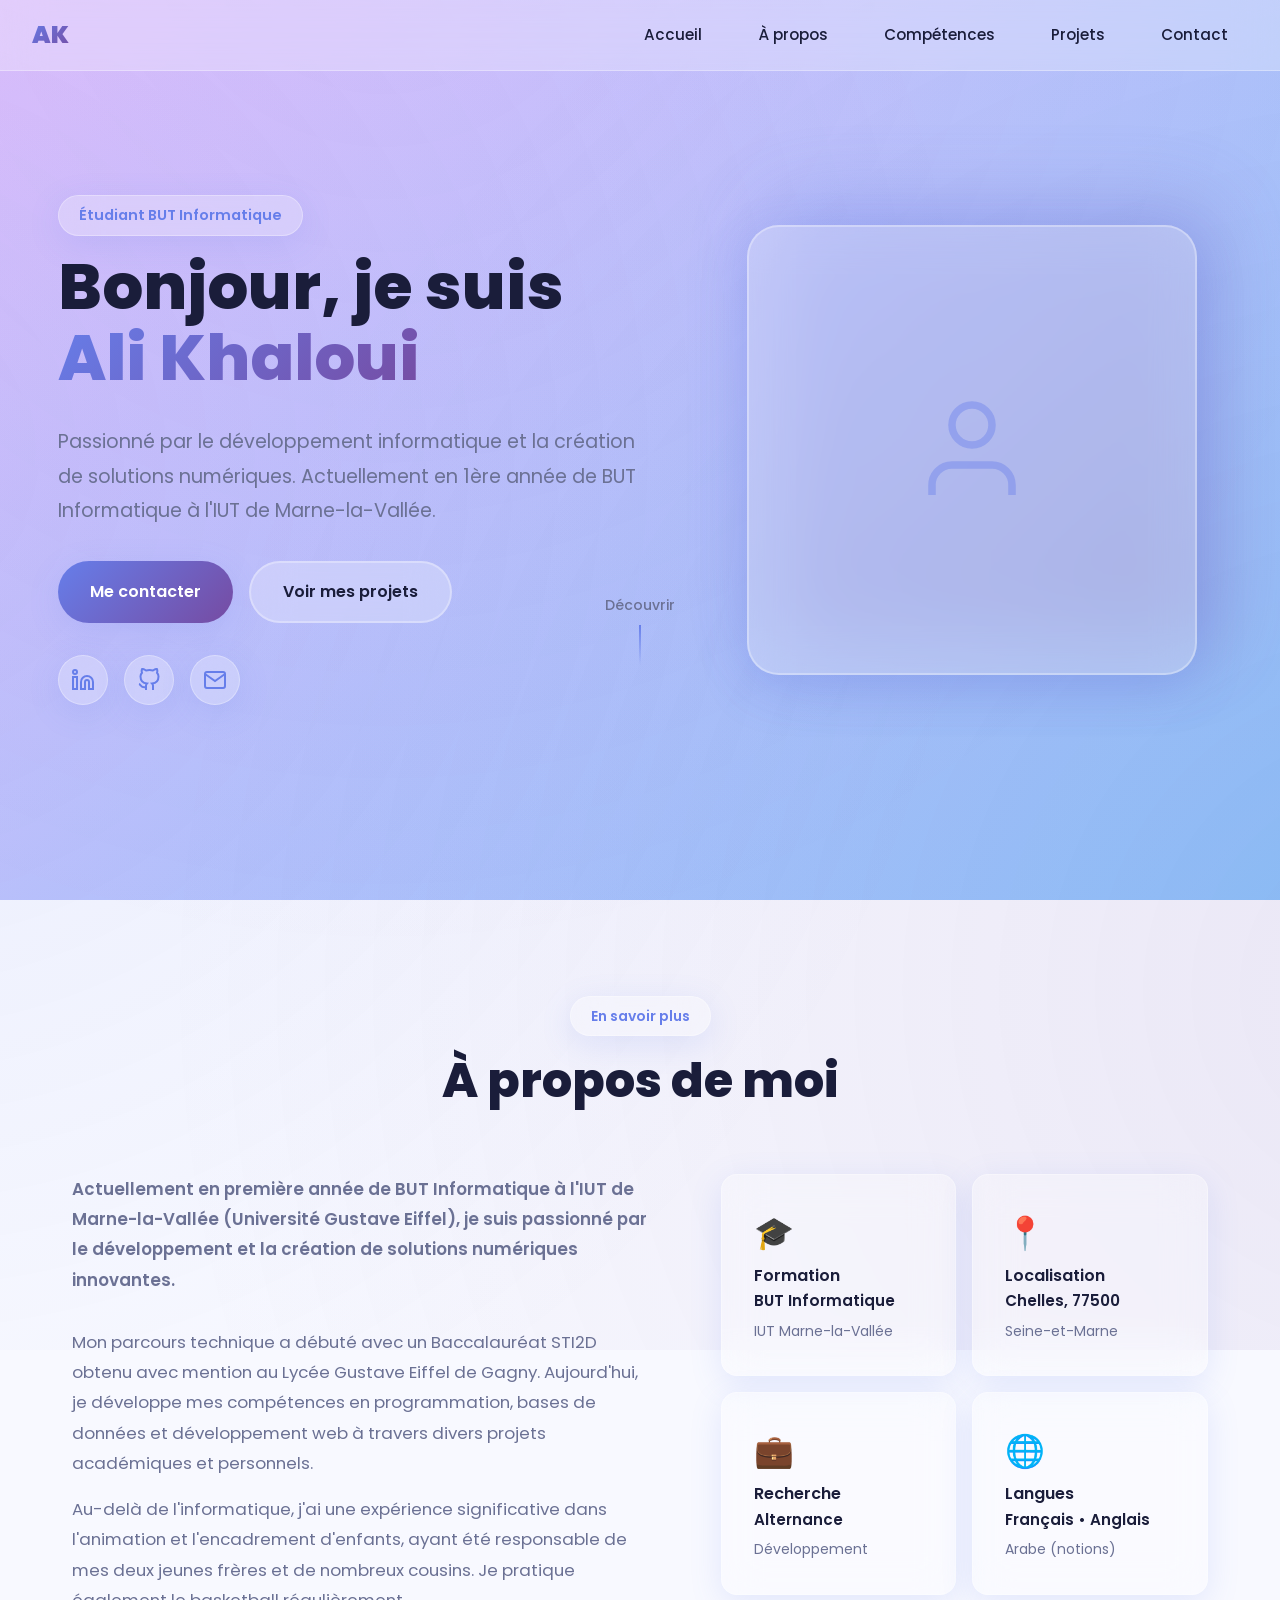
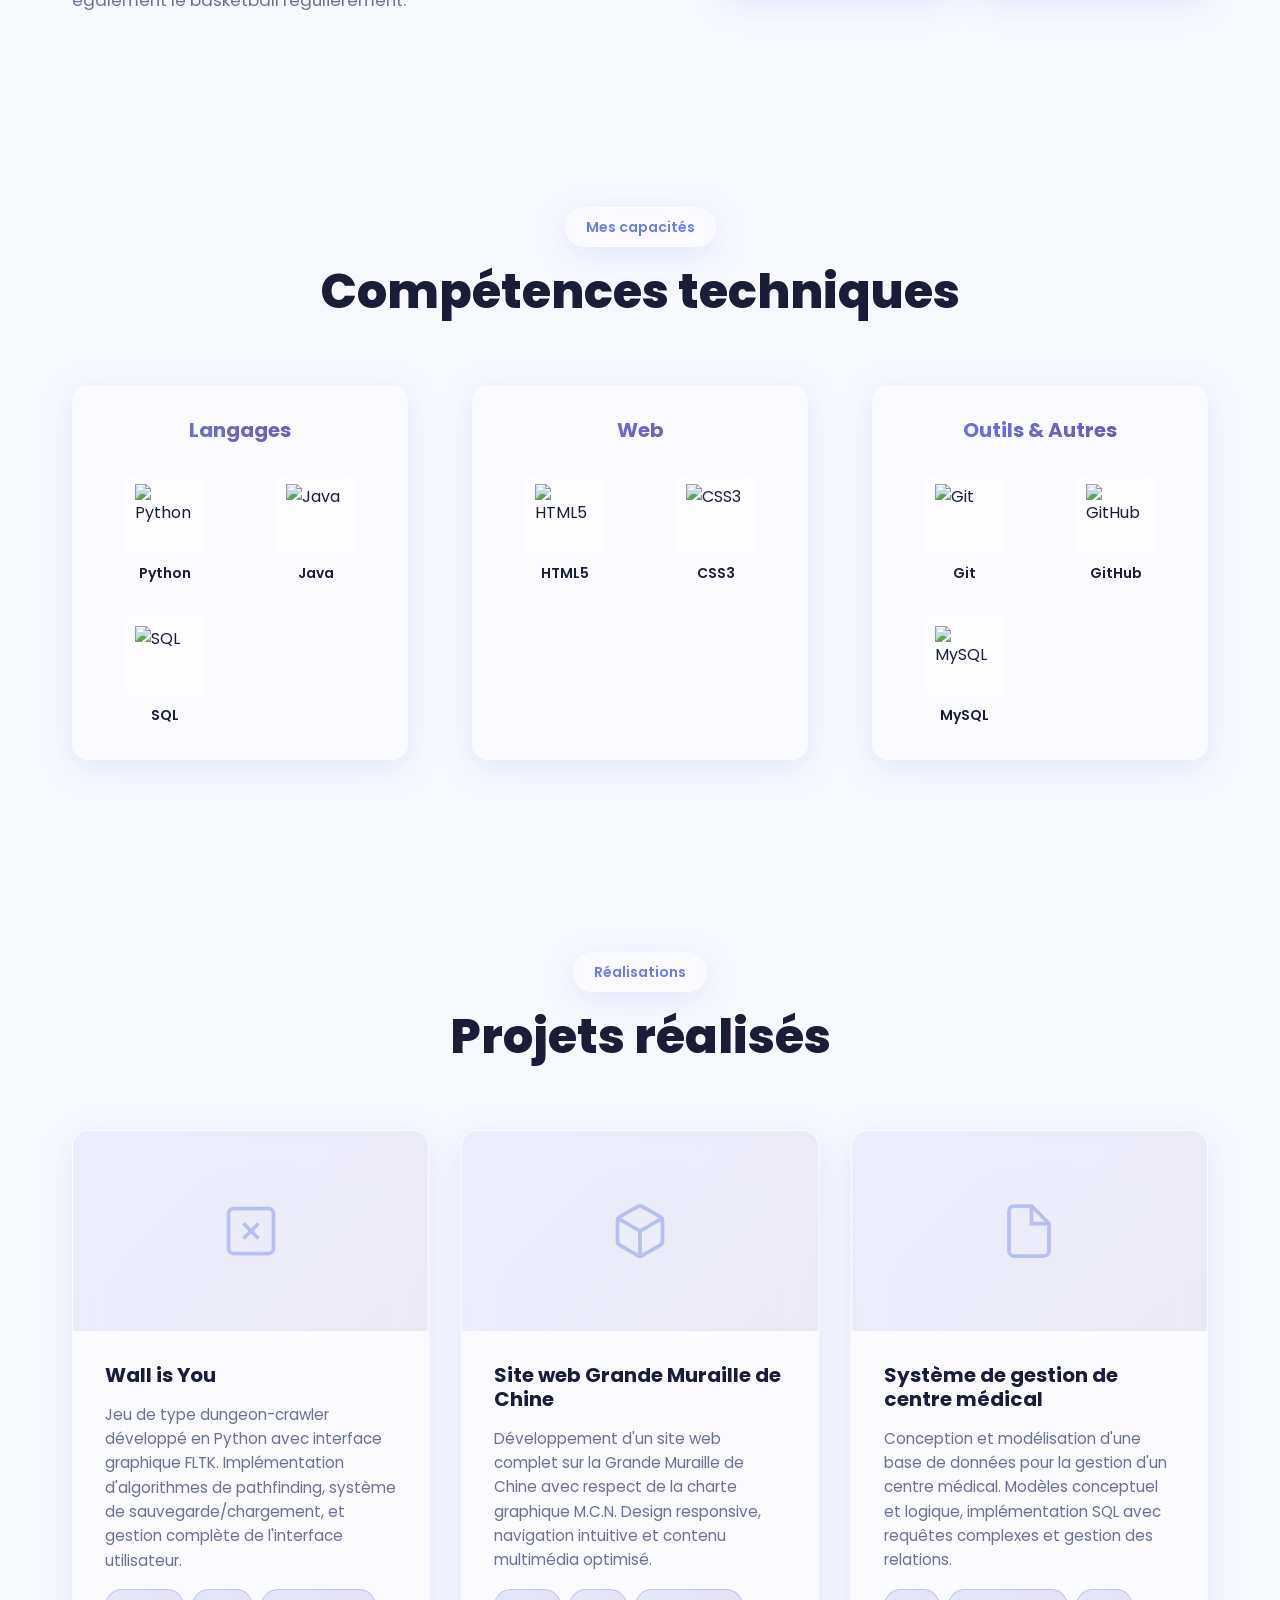
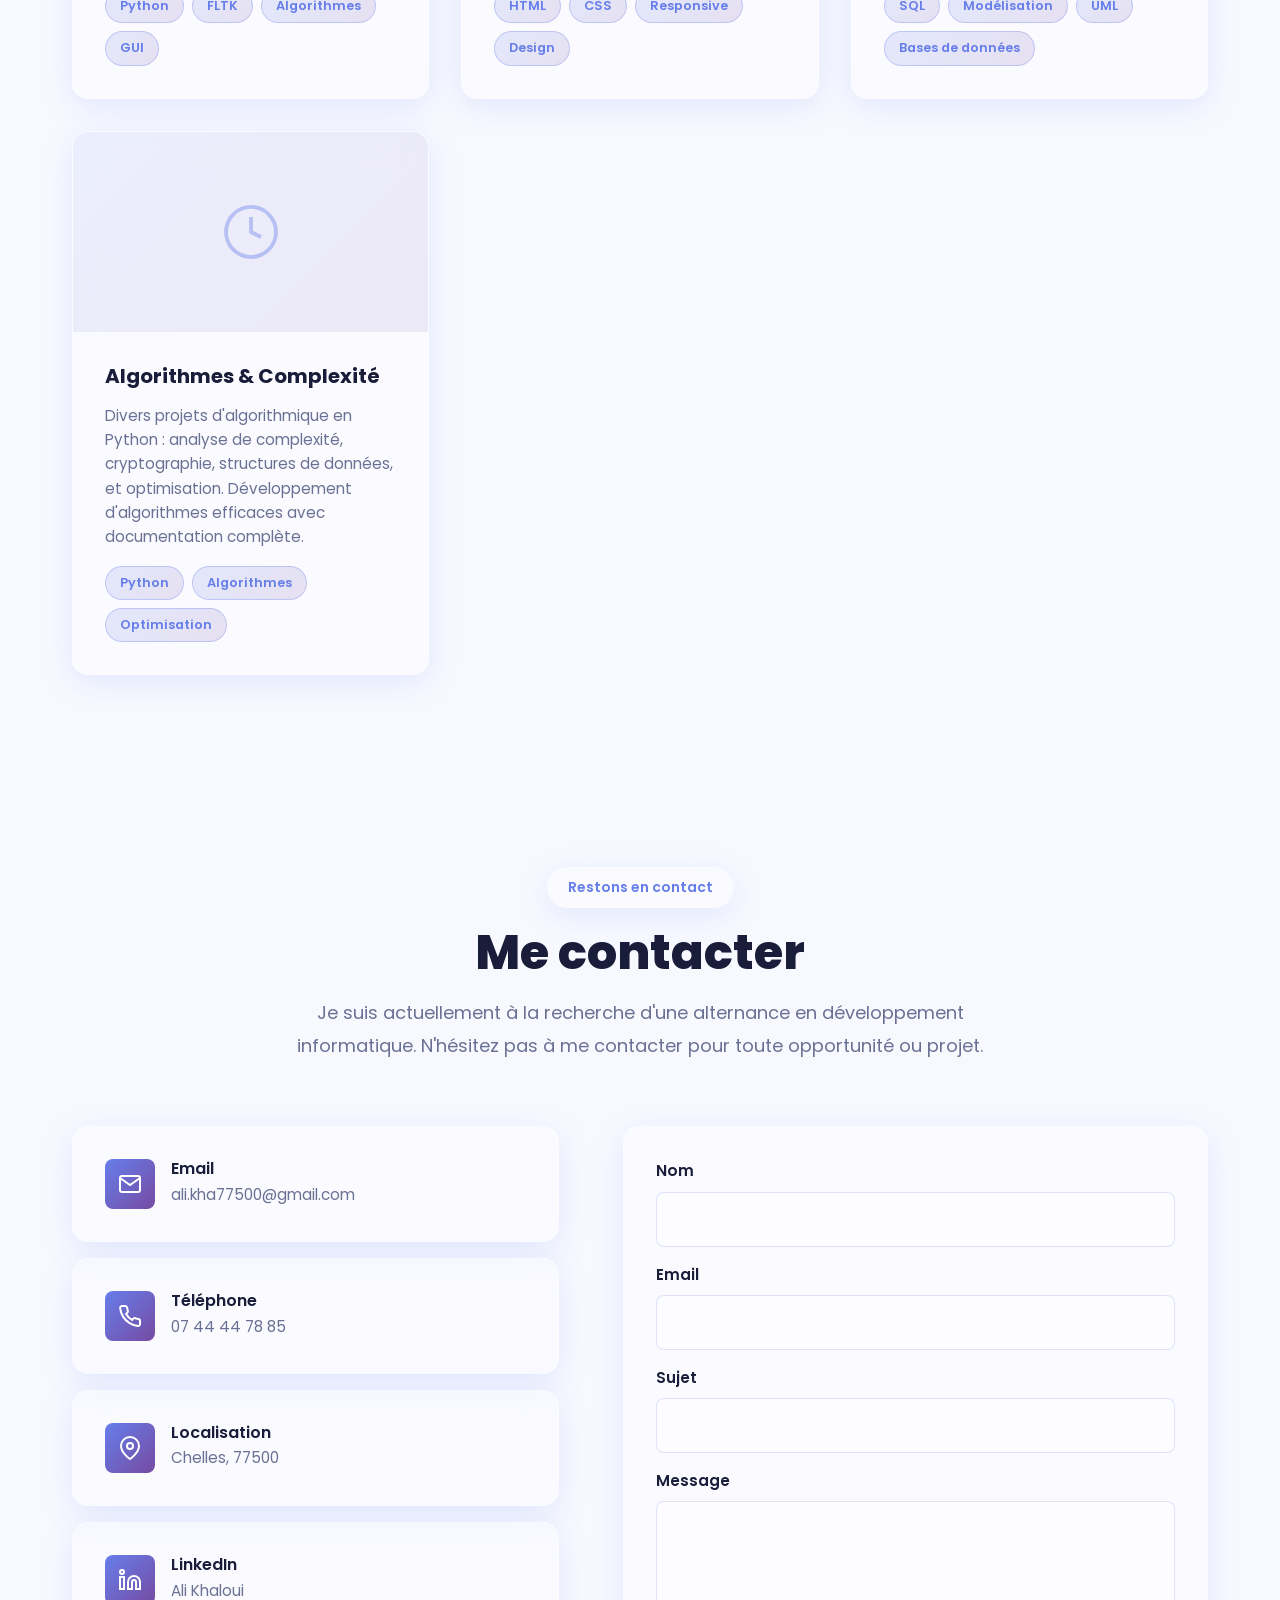
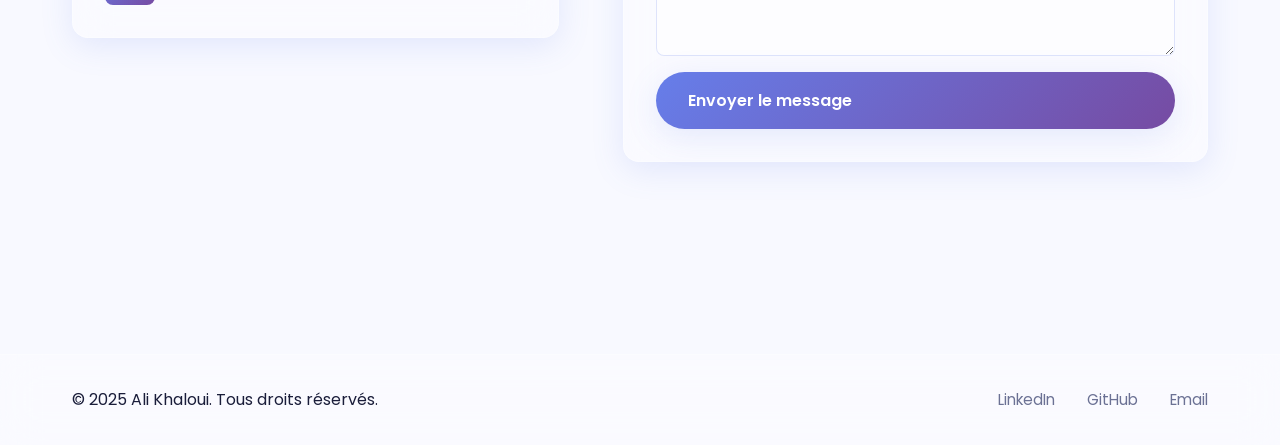
==== index.html @ 13f82021 "Add files via upload" ====
<!DOCTYPE html>
<html lang="fr">
<head>
    <meta charset="UTF-8">
    <meta name="viewport" content="width=device-width, initial-scale=1.0">
    <meta name="description" content="Portfolio d'Ali Khaloui - Étudiant en BUT Informatique à l'IUT de Marne-la-Vallée. À la recherche d'une alternance en développement.">
    <meta name="author" content="Ali Khaloui">
    <title>Ali Khaloui - Développeur Junior | Portfolio</title>
    <link rel="stylesheet" href="style-glassmorphism.css">
    <link rel="preconnect" href="https://fonts.googleapis.com">
    <link rel="preconnect" href="https://fonts.gstatic.com" crossorigin>
    <link href="https://fonts.googleapis.com/css2?family=Poppins:wght@300;400;500;600;700;800;900&display=swap" rel="stylesheet">
</head>
<body>
    <!-- Navigation -->
    <nav class="nav" id="nav">
        <div class="nav-container">
            <a href="#" class="nav-logo">AK</a>
            <ul class="nav-menu" id="navMenu">
                <li><a href="#accueil" class="nav-link">Accueil</a></li>
                <li><a href="#apropos" class="nav-link">À propos</a></li>
                <li><a href="#competences" class="nav-link">Compétences</a></li>
                <li><a href="#projets" class="nav-link">Projets</a></li>
                <li><a href="#contact" class="nav-link">Contact</a></li>
            </ul>
            <button class="nav-toggle" id="navToggle">
                <span></span>
                <span></span>
                <span></span>
            </button>
        </div>
    </nav>

    <!-- Hero Section -->
    <section class="hero" id="accueil">
        <div class="hero-container">
            <div class="hero-content">
                <div class="hero-text">
                    <span class="hero-tag">Étudiant BUT Informatique</span>
                    <h1 class="hero-title">
                        Bonjour, je suis<br>
                        <span class="gradient-text">Ali Khaloui</span>
                    </h1>
                    <p class="hero-description">
                        Passionné par le développement informatique et la création de solutions numériques. 
                        Actuellement en 1ère année de BUT Informatique à l'IUT de Marne-la-Vallée.
                    </p>
                    <div class="hero-cta">
                        <a href="#contact" class="btn btn-primary">Me contacter</a>
                        <a href="#projets" class="btn btn-secondary">Voir mes projets</a>
                    </div>
                    <div class="hero-social">
                        <a href="https://www.linkedin.com/in/ali-khaloui" target="_blank" rel="noopener" class="social-link" aria-label="LinkedIn">
                            <svg width="24" height="24" viewBox="0 0 24 24" fill="none" stroke="currentColor" stroke-width="2">
                                <path d="M16 8a6 6 0 0 1 6 6v7h-4v-7a2 2 0 0 0-2-2 2 2 0 0 0-2 2v7h-4v-7a6 6 0 0 1 6-6z"></path>
                                <rect x="2" y="9" width="4" height="12"></rect>
                                <circle cx="4" cy="4" r="2"></circle>
                            </svg>
                        </a>
                        <a href="https://github.com/ali-khaloui" target="_blank" rel="noopener" class="social-link" aria-label="GitHub">
                            <svg width="24" height="24" viewBox="0 0 24 24" fill="none" stroke="currentColor" stroke-width="2">
                                <path d="M9 19c-5 1.5-5-2.5-7-3m14 6v-3.87a3.37 3.37 0 0 0-.94-2.61c3.14-.35 6.44-1.54 6.44-7A5.44 5.44 0 0 0 20 4.77 5.07 5.07 0 0 0 19.91 1S18.73.65 16 2.48a13.38 13.38 0 0 0-7 0C6.27.65 5.09 1 5.09 1A5.07 5.07 0 0 0 5 4.77a5.44 5.44 0 0 0-1.5 3.78c0 5.42 3.3 6.61 6.44 7A3.37 3.37 0 0 0 9 18.13V22"></path>
                            </svg>
                        </a>
                        <a href="mailto:ali.kha77500@gmail.com" class="social-link" aria-label="Email">
                            <svg width="24" height="24" viewBox="0 0 24 24" fill="none" stroke="currentColor" stroke-width="2">
                                <path d="M4 4h16c1.1 0 2 .9 2 2v12c0 1.1-.9 2-2 2H4c-1.1 0-2-.9-2-2V6c0-1.1.9-2 2-2z"></path>
                                <polyline points="22,6 12,13 2,6"></polyline>
                            </svg>
                        </a>
                    </div>
                </div>
                <div class="hero-image">
                    <div class="image-wrapper">
                        <div class="image-placeholder">
                            <svg width="120" height="120" viewBox="0 0 24 24" fill="none" stroke="currentColor" stroke-width="1.5">
                                <path d="M20 21v-2a4 4 0 0 0-4-4H8a4 4 0 0 0-4 4v2"></path>
                                <circle cx="12" cy="7" r="4"></circle>
                            </svg>
                        </div>
                        <div class="image-decoration"></div>
                    </div>
                </div>
            </div>
            <div class="scroll-indicator">
                <span>Découvrir</span>
                <div class="scroll-line"></div>
            </div>
        </div>
    </section>

    <!-- About Section -->
    <section class="section about" id="apropos">
        <div class="container">
            <div class="section-header">
                <span class="section-tag">En savoir plus</span>
                <h2 class="section-title">À propos de moi</h2>
            </div>
            <div class="about-content">
                <div class="about-text">
                    <p class="about-intro">
                        Actuellement en première année de BUT Informatique à l'IUT de Marne-la-Vallée 
                        (Université Gustave Eiffel), je suis passionné par le développement et la création 
                        de solutions numériques innovantes.
                    </p>
                    <p>
                        Mon parcours technique a débuté avec un Baccalauréat STI2D obtenu avec mention au 
                        Lycée Gustave Eiffel de Gagny. Aujourd'hui, je développe mes compétences en 
                        programmation, bases de données et développement web à travers divers projets 
                        académiques et personnels.
                    </p>
                    <p>
                        Au-delà de l'informatique, j'ai une expérience significative dans l'animation et 
                        l'encadrement d'enfants, ayant été responsable de mes deux jeunes frères et de 
                        nombreux cousins. Je pratique également le basketball régulièrement.
                    </p>
                </div>
                <div class="about-info">
                    <div class="info-card">
                        <div class="info-icon">🎓</div>
                        <h3>Formation</h3>
                        <p>BUT Informatique</p>
                        <span>IUT Marne-la-Vallée</span>
                    </div>
                    <div class="info-card">
                        <div class="info-icon">📍</div>
                        <h3>Localisation</h3>
                        <p>Chelles, 77500</p>
                        <span>Seine-et-Marne</span>
                    </div>
                    <div class="info-card">
                        <div class="info-icon">💼</div>
                        <h3>Recherche</h3>
                        <p>Alternance</p>
                        <span>Développement</span>
                    </div>
                    <div class="info-card">
                        <div class="info-icon">🌐</div>
                        <h3>Langues</h3>
                        <p>Français • Anglais</p>
                        <span>Arabe (notions)</span>
                    </div>
                </div>
            </div>
        </div>
    </section>

    <!-- Skills Section -->
    <section class="section skills" id="competences">
        <div class="container">
            <div class="section-header">
                <span class="section-tag">Mes capacités</span>
                <h2 class="section-title">Compétences techniques</h2>
            </div>
            <div class="skills-logo-grid">
                <!-- Langages -->
                <div class="skill-logo-category">
                    <h3 class="category-title">Langages</h3>
                    <div class="logos-container">
                        <div class="logo-item">
                            <div class="logo-wrapper">
                                <img src="https://cdn.simpleicons.org/python" alt="Python" class="tech-logo">
                            </div>
                            <span class="logo-label">Python</span>
                        </div>

                        <div class="logo-item">
                            <div class="logo-wrapper">
                                <img src="https://cdn.simpleicons.org/openjdk" alt="Java" class="tech-logo">
                            </div>
                            <span class="logo-label">Java</span>
                        </div>

                        <div class="logo-item">
                            <div class="logo-wrapper">
                                <img src="https://cdn.simpleicons.org/postgresql" alt="SQL" class="tech-logo">
                            </div>
                            <span class="logo-label">SQL</span>
                        </div>
                    </div>
                </div>

                <!-- Web -->
                <div class="skill-logo-category">
                    <h3 class="category-title">Web</h3>
                    <div class="logos-container">
                        <div class="logo-item">
                            <div class="logo-wrapper">
                                <img src="https://cdn.simpleicons.org/html5" alt="HTML5" class="tech-logo">
                            </div>
                            <span class="logo-label">HTML5</span>
                        </div>

                        <div class="logo-item">
                            <div class="logo-wrapper">
                                <img src="https://upload.wikimedia.org/wikipedia/commons/thumb/d/d5/CSS3_logo_and_wordmark.svg/960px-CSS3_logo_and_wordmark.svg.png" alt="CSS3" class="tech-logo">
                            </div>
                            <span class="logo-label">CSS3</span>
                        </div>
                    </div>
                </div>

                <!-- Outils -->
                <div class="skill-logo-category">
                    <h3 class="category-title">Outils & Autres</h3>
                    <div class="logos-container">
                        <div class="logo-item">
                            <div class="logo-wrapper">
                                <img src="https://cdn.simpleicons.org/git" alt="Git" class="tech-logo">
                            </div>
                            <span class="logo-label">Git</span>
                        </div>

                        <div class="logo-item">
                            <div class="logo-wrapper">
                                <img src="https://cdn.simpleicons.org/github" alt="GitHub" class="tech-logo">
                            </div>
                            <span class="logo-label">GitHub</span>
                        </div>

                        <div class="logo-item">
                            <div class="logo-wrapper">
                                <img src="https://cdn.simpleicons.org/mysql" alt="MySQL" class="tech-logo">
                            </div>
                            <span class="logo-label">MySQL</span>
                        </div>
                    </div>
                </div>
            </div>
        </div>
    </section>

    <!-- Projects Section -->
    <section class="section projects" id="projets">
        <div class="container">
            <div class="section-header">
                <span class="section-tag">Réalisations</span>
                <h2 class="section-title">Projets réalisés</h2>
            </div>
            <div class="projects-grid">
                <article class="project-card">
                    <a href="projet-wall-is-you.html" class="project-link">
                        <div class="project-image">
                            <div class="project-image-placeholder">
                                <svg width="60" height="60" viewBox="0 0 24 24" fill="none" stroke="currentColor" stroke-width="1.5">
                                    <rect x="3" y="3" width="18" height="18" rx="2" ry="2"></rect>
                                    <line x1="9" y1="9" x2="15" y2="15"></line>
                                    <line x1="15" y1="9" x2="9" y2="15"></line>
                                </svg>
                            </div>
                        </div>
                        <div class="project-content">
                            <h3 class="project-title">Wall is You</h3>
                            <p class="project-description">
                                Jeu de type dungeon-crawler développé en Python avec interface graphique FLTK. 
                                Implémentation d'algorithmes de pathfinding, système de sauvegarde/chargement, 
                                et gestion complète de l'interface utilisateur.
                            </p>
                            <div class="project-tags">
                                <span class="tag">Python</span>
                                <span class="tag">FLTK</span>
                                <span class="tag">Algorithmes</span>
                                <span class="tag">GUI</span>
                            </div>
                        </div>
                    </a>
                </article>

                <article class="project-card">
                    <a href="projet-grande-muraille.html" class="project-link">
                        <div class="project-image">
                            <div class="project-image-placeholder">
                                <svg width="60" height="60" viewBox="0 0 24 24" fill="none" stroke="currentColor" stroke-width="1.5">
                                    <path d="M21 16V8a2 2 0 0 0-1-1.73l-7-4a2 2 0 0 0-2 0l-7 4A2 2 0 0 0 3 8v8a2 2 0 0 0 1 1.73l7 4a2 2 0 0 0 2 0l7-4A2 2 0 0 0 21 16z"></path>
                                    <polyline points="3.27 6.96 12 12.01 20.73 6.96"></polyline>
                                    <line x1="12" y1="22.08" x2="12" y2="12"></line>
                                </svg>
                            </div>
                        </div>
                        <div class="project-content">
                            <h3 class="project-title">Site web Grande Muraille de Chine</h3>
                            <p class="project-description">
                                Développement d'un site web complet sur la Grande Muraille de Chine avec 
                                respect de la charte graphique M.C.N. Design responsive, navigation intuitive 
                                et contenu multimédia optimisé.
                            </p>
                            <div class="project-tags">
                                <span class="tag">HTML</span>
                                <span class="tag">CSS</span>
                                <span class="tag">Responsive</span>
                                <span class="tag">Design</span>
                            </div>
                        </div>
                    </a>
                </article>

                <article class="project-card">
                    <a href="projet-base-donnees.html" class="project-link">
                        <div class="project-image">
                            <div class="project-image-placeholder">
                                <svg width="60" height="60" viewBox="0 0 24 24" fill="none" stroke="currentColor" stroke-width="1.5">
                                    <path d="M13 2H6a2 2 0 0 0-2 2v16a2 2 0 0 0 2 2h12a2 2 0 0 0 2-2V9z"></path>
                                    <polyline points="13 2 13 9 20 9"></polyline>
                                </svg>
                            </div>
                        </div>
                        <div class="project-content">
                            <h3 class="project-title">Système de gestion de centre médical</h3>
                            <p class="project-description">
                                Conception et modélisation d'une base de données pour la gestion d'un centre 
                                médical. Modèles conceptuel et logique, implémentation SQL avec requêtes 
                                complexes et gestion des relations.
                            </p>
                            <div class="project-tags">
                                <span class="tag">SQL</span>
                                <span class="tag">Modélisation</span>
                                <span class="tag">UML</span>
                                <span class="tag">Bases de données</span>
                            </div>
                        </div>
                    </a>
                </article>

                <article class="project-card">
                    <div class="project-image">
                        <div class="project-image-placeholder">
                            <svg width="60" height="60" viewBox="0 0 24 24" fill="none" stroke="currentColor" stroke-width="1.5">
                                <circle cx="12" cy="12" r="10"></circle>
                                <polyline points="12 6 12 12 16 14"></polyline>
                            </svg>
                        </div>
                    </div>
                    <div class="project-content">
                        <h3 class="project-title">Algorithmes & Complexité</h3>
                        <p class="project-description">
                            Divers projets d'algorithmique en Python : analyse de complexité, 
                            cryptographie, structures de données, et optimisation. Développement 
                            d'algorithmes efficaces avec documentation complète.
                        </p>
                        <div class="project-tags">
                            <span class="tag">Python</span>
                            <span class="tag">Algorithmes</span>
                            <span class="tag">Optimisation</span>
                        </div>
                    </div>
                </article>
            </div>
        </div>
    </section>

    <!-- Contact Section -->
    <section class="section contact" id="contact">
        <div class="container">
            <div class="section-header">
                <span class="section-tag">Restons en contact</span>
                <h2 class="section-title">Me contacter</h2>
                <p class="section-subtitle">
                    Je suis actuellement à la recherche d'une alternance en développement informatique. 
                    N'hésitez pas à me contacter pour toute opportunité ou projet.
                </p>
            </div>
            <div class="contact-content">
                <div class="contact-info">
                    <div class="contact-card">
                        <div class="contact-icon">
                            <svg width="24" height="24" viewBox="0 0 24 24" fill="none" stroke="currentColor" stroke-width="2">
                                <path d="M4 4h16c1.1 0 2 .9 2 2v12c0 1.1-.9 2-2 2H4c-1.1 0-2-.9-2-2V6c0-1.1.9-2 2-2z"></path>
                                <polyline points="22,6 12,13 2,6"></polyline>
                            </svg>
                        </div>
                        <div class="contact-details">
                            <h3>Email</h3>
                            <a href="mailto:ali.kha77500@gmail.com">ali.kha77500@gmail.com</a>
                        </div>
                    </div>
                    <div class="contact-card">
                        <div class="contact-icon">
                            <svg width="24" height="24" viewBox="0 0 24 24" fill="none" stroke="currentColor" stroke-width="2">
                                <path d="M22 16.92v3a2 2 0 0 1-2.18 2 19.79 19.79 0 0 1-8.63-3.07 19.5 19.5 0 0 1-6-6 19.79 19.79 0 0 1-3.07-8.67A2 2 0 0 1 4.11 2h3a2 2 0 0 1 2 1.72 12.84 12.84 0 0 0 .7 2.81 2 2 0 0 1-.45 2.11L8.09 9.91a16 16 0 0 0 6 6l1.27-1.27a2 2 0 0 1 2.11-.45 12.84 12.84 0 0 0 2.81.7A2 2 0 0 1 22 16.92z"></path>
                            </svg>
                        </div>
                        <div class="contact-details">
                            <h3>Téléphone</h3>
                            <a href="tel:0744447885">07 44 44 78 85</a>
                        </div>
                    </div>
                    <div class="contact-card">
                        <div class="contact-icon">
                            <svg width="24" height="24" viewBox="0 0 24 24" fill="none" stroke="currentColor" stroke-width="2">
                                <path d="M21 10c0 7-9 13-9 13s-9-6-9-13a9 9 0 0 1 18 0z"></path>
                                <circle cx="12" cy="10" r="3"></circle>
                            </svg>
                        </div>
                        <div class="contact-details">
                            <h3>Localisation</h3>
                            <p>Chelles, 77500</p>
                        </div>
                    </div>
                    <div class="contact-card">
                        <div class="contact-icon">
                            <svg width="24" height="24" viewBox="0 0 24 24" fill="none" stroke="currentColor" stroke-width="2">
                                <path d="M16 8a6 6 0 0 1 6 6v7h-4v-7a2 2 0 0 0-2-2 2 2 0 0 0-2 2v7h-4v-7a6 6 0 0 1 6-6z"></path>
                                <rect x="2" y="9" width="4" height="12"></rect>
                                <circle cx="4" cy="4" r="2"></circle>
                            </svg>
                        </div>
                        <div class="contact-details">
                            <h3>LinkedIn</h3>
                            <a href="https://www.linkedin.com/in/ali-khaloui" target="_blank" rel="noopener">Ali Khaloui</a>
                        </div>
                    </div>
                </div>
                <div class="contact-form-wrapper">
                    <form class="contact-form" id="contactForm">
                        <div class="form-group">
                            <label for="name">Nom</label>
                            <input type="text" id="name" name="name" required>
                        </div>
                        <div class="form-group">
                            <label for="email">Email</label>
                            <input type="email" id="email" name="email" required>
                        </div>
                        <div class="form-group">
                            <label for="subject">Sujet</label>
                            <input type="text" id="subject" name="subject" required>
                        </div>
                        <div class="form-group">
                            <label for="message">Message</label>
                            <textarea id="message" name="message" rows="5" required></textarea>
                        </div>
                        <button type="submit" class="btn btn-primary">Envoyer le message</button>
                    </form>
                </div>
            </div>
        </div>
    </section>

    <!-- Footer -->
    <footer class="footer">
        <div class="container">
            <div class="footer-content">
                <p>&copy; 2025 Ali Khaloui. Tous droits réservés.</p>
                <div class="footer-links">
                    <a href="https://www.linkedin.com/in/ali-khaloui" target="_blank" rel="noopener">LinkedIn</a>
                    <a href="https://github.com/ali-khaloui" target="_blank" rel="noopener">GitHub</a>
                    <a href="mailto:ali.kha77500@gmail.com">Email</a>
                </div>
            </div>
        </div>
    </footer>

    <script src="script.js"></script>
</body>
</html>
---- style-glassmorphism.css ----
/* ===================================
   Glassmorphism Pro Theme
   =================================== */

:root {
    /* Couleurs principales */
    --color-primary: #667eea;
    --color-primary-dark: #5568d3;
    --color-secondary: #764ba2;
    --color-accent: #f093fb;
    
    /* Couleurs de fond */
    --color-bg: #f8f9ff;
    --color-bg-alt: rgba(255, 255, 255, 0.7);
    --color-glass: rgba(255, 255, 255, 0.25);
    --color-glass-hover: rgba(255, 255, 255, 0.35);
    
    /* Couleurs de texte */
    --color-text: #1a1d3a;
    --color-text-light: #6b7194;
    --color-border: rgba(102, 126, 234, 0.15);
    
    /* Gradients */
    --gradient-primary: linear-gradient(135deg, #667eea 0%, #764ba2 100%);
    --gradient-accent: linear-gradient(135deg, #f093fb 0%, #f5576c 100%);
    --gradient-bg: linear-gradient(135deg, #e0c3fc 0%, #8ec5fc 100%);
    
    /* Typographie */
    --font-display: 'Poppins', sans-serif;
    --font-body: 'Poppins', sans-serif;
    
    /* Espacements */
    --spacing-xs: 0.5rem;
    --spacing-sm: 1rem;
    --spacing-md: 2rem;
    --spacing-lg: 4rem;
    --spacing-xl: 6rem;
    
    /* Autres */
    --border-radius: 1rem;
    --border-radius-sm: 0.5rem;
    --transition: all 0.4s cubic-bezier(0.4, 0, 0.2, 1);
    --shadow-glass: 0 8px 32px rgba(102, 126, 234, 0.15);
    --shadow-glass-lg: 0 15px 45px rgba(102, 126, 234, 0.25);
}

/* ===================================
   Reset & Base
   =================================== */
* {
    margin: 0;
    padding: 0;
    box-sizing: border-box;
}

html {
    scroll-behavior: smooth;
    font-size: 16px;
}

body {
    font-family: var(--font-body);
    color: var(--color-text);
    background: var(--color-bg);
    background-image: var(--gradient-bg);
    background-attachment: fixed;
    line-height: 1.6;
    overflow-x: hidden;
}

/* Animation de fond */
body::before {
    content: '';
    position: fixed;
    top: -50%;
    left: -50%;
    width: 200%;
    height: 200%;
    background: 
        radial-gradient(circle at 20% 50%, rgba(102, 126, 234, 0.1) 0%, transparent 50%),
        radial-gradient(circle at 80% 80%, rgba(118, 75, 162, 0.1) 0%, transparent 50%),
        radial-gradient(circle at 40% 20%, rgba(240, 147, 251, 0.08) 0%, transparent 50%);
    animation: gradientShift 15s ease infinite;
    z-index: -1;
}

@keyframes gradientShift {
    0%, 100% { transform: translate(0, 0) rotate(0deg); }
    33% { transform: translate(5%, 5%) rotate(5deg); }
    66% { transform: translate(-5%, 5%) rotate(-5deg); }
}

h1, h2, h3, h4, h5, h6 {
    font-family: var(--font-display);
    font-weight: 700;
    line-height: 1.2;
    color: var(--color-text);
}

a {
    text-decoration: none;
    color: inherit;
    transition: var(--transition);
}

img {
    max-width: 100%;
    height: auto;
    display: block;
}

/* ===================================
   Glassmorphism Utilities
   =================================== */
.glass {
    background: var(--color-glass);
    backdrop-filter: blur(20px);
    -webkit-backdrop-filter: blur(20px);
    border: 1px solid rgba(255, 255, 255, 0.3);
    box-shadow: var(--shadow-glass);
}

.glass-hover {
    transition: var(--transition);
}

.glass-hover:hover {
    background: var(--color-glass-hover);
    box-shadow: var(--shadow-glass-lg);
    transform: translateY(-5px);
}

/* ===================================
   Container
   =================================== */
.container {
    max-width: 1200px;
    margin: 0 auto;
    padding: 0 var(--spacing-md);
}

.gradient-text {
    background: var(--gradient-primary);
    -webkit-background-clip: text;
    -webkit-text-fill-color: transparent;
    background-clip: text;
}

/* ===================================
   Navigation
   =================================== */
.nav {
    position: fixed;
    top: 0;
    left: 0;
    right: 0;
    background: var(--color-glass);
    backdrop-filter: blur(20px);
    -webkit-backdrop-filter: blur(20px);
    border-bottom: 1px solid rgba(255, 255, 255, 0.3);
    z-index: 1000;
    transition: var(--transition);
}

.nav.scrolled {
    box-shadow: var(--shadow-glass);
    background: rgba(255, 255, 255, 0.4);
}

.nav-container {
    max-width: 1400px;
    margin: 0 auto;
    padding: 0 var(--spacing-md);
    display: flex;
    justify-content: space-between;
    align-items: center;
    height: 70px;
}

.nav-logo {
    font-family: var(--font-display);
    font-size: 1.5rem;
    font-weight: 900;
    background: var(--gradient-primary);
    -webkit-background-clip: text;
    -webkit-text-fill-color: transparent;
    background-clip: text;
    display: flex;
    align-items: center;
    gap: 0.5rem;
}

.nav-menu {
    display: flex;
    list-style: none;
    gap: var(--spacing-sm);
    align-items: center;
}

.nav-link {
    font-family: var(--font-display);
    font-size: 0.95rem;
    font-weight: 500;
    color: var(--color-text);
    padding: 0.5rem 1.25rem;
    border-radius: 2rem;
    position: relative;
    transition: var(--transition);
}

.nav-link::before {
    content: '';
    position: absolute;
    inset: 0;
    background: var(--gradient-primary);
    border-radius: 2rem;
    opacity: 0;
    transition: var(--transition);
    z-index: -1;
}

.nav-link:hover {
    color: white;
    transform: translateY(-2px);
}

.nav-link:hover::before {
    opacity: 1;
}

.nav-toggle {
    display: none;
    flex-direction: column;
    gap: 5px;
    background: none;
    border: none;
    cursor: pointer;
    padding: 0.5rem;
}

.nav-toggle span {
    width: 25px;
    height: 3px;
    background: var(--color-primary);
    border-radius: 3px;
    transition: var(--transition);
}

/* ===================================
   Hero Section
   =================================== */
.hero {
    min-height: 100vh;
    display: flex;
    align-items: center;
    padding: var(--spacing-xl) 0;
    position: relative;
    overflow: hidden;
}

.hero-container {
    max-width: 1400px;
    margin: 0 auto;
    padding: 0 var(--spacing-md);
    position: relative;
    z-index: 1;
}

.hero-content {
    display: grid;
    grid-template-columns: 1.2fr 1fr;
    gap: var(--spacing-lg);
    align-items: center;
}

.hero-text {
    animation: fadeInUp 0.8s ease-out;
}

@keyframes fadeInUp {
    from {
        opacity: 0;
        transform: translateY(30px);
    }
    to {
        opacity: 1;
        transform: translateY(0);
    }
}

.hero-tag {
    display: inline-block;
    padding: 0.5rem 1.25rem;
    background: var(--color-glass);
    backdrop-filter: blur(20px);
    border: 1px solid rgba(255, 255, 255, 0.3);
    color: var(--color-primary);
    border-radius: 2rem;
    font-size: 0.9rem;
    font-weight: 600;
    margin-bottom: var(--spacing-sm);
    box-shadow: var(--shadow-glass);
}

.hero-title {
    font-size: clamp(2.5rem, 5vw, 4.5rem);
    margin-bottom: var(--spacing-md);
    line-height: 1.1;
    font-weight: 800;
}

.hero-description {
    font-size: 1.2rem;
    color: var(--color-text-light);
    margin-bottom: var(--spacing-md);
    max-width: 600px;
    line-height: 1.8;
}

.hero-cta {
    display: flex;
    gap: var(--spacing-sm);
    margin-bottom: var(--spacing-md);
    flex-wrap: wrap;
}

.btn {
    display: inline-flex;
    align-items: center;
    gap: 0.5rem;
    padding: 1rem 2rem;
    border-radius: 3rem;
    font-family: var(--font-display);
    font-weight: 600;
    font-size: 1rem;
    cursor: pointer;
    border: none;
    transition: var(--transition);
    position: relative;
    overflow: hidden;
}

.btn::before {
    content: '';
    position: absolute;
    inset: 0;
    background: linear-gradient(135deg, rgba(255, 255, 255, 0.2), transparent);
    opacity: 0;
    transition: var(--transition);
}

.btn:hover::before {
    opacity: 1;
}

.btn-primary {
    background: var(--gradient-primary);
    color: white;
    box-shadow: var(--shadow-glass);
}

.btn-primary:hover {
    transform: translateY(-3px);
    box-shadow: var(--shadow-glass-lg);
}

.btn-secondary {
    background: var(--color-glass);
    backdrop-filter: blur(20px);
    color: var(--color-text);
    border: 2px solid rgba(255, 255, 255, 0.3);
}

.btn-secondary:hover {
    background: var(--color-glass-hover);
    transform: translateY(-3px);
}

.hero-social {
    display: flex;
    gap: var(--spacing-sm);
}

.social-link {
    width: 50px;
    height: 50px;
    display: flex;
    align-items: center;
    justify-content: center;
    background: var(--color-glass);
    backdrop-filter: blur(20px);
    border: 1px solid rgba(255, 255, 255, 0.3);
    border-radius: 50%;
    color: var(--color-primary);
    transition: var(--transition);
    box-shadow: var(--shadow-glass);
}

.social-link:hover {
    background: var(--gradient-primary);
    color: white;
    transform: translateY(-5px);
    box-shadow: var(--shadow-glass-lg);
}

.hero-image {
    animation: fadeInRight 0.8s ease-out;
}

@keyframes fadeInRight {
    from {
        opacity: 0;
        transform: translateX(30px);
    }
    to {
        opacity: 1;
        transform: translateX(0);
    }
}

.image-wrapper {
    position: relative;
    width: 100%;
    max-width: 450px;
    margin: 0 auto;
}

.image-placeholder {
    aspect-ratio: 1;
    background: var(--color-glass);
    backdrop-filter: blur(20px);
    border-radius: 2rem;
    display: flex;
    align-items: center;
    justify-content: center;
    border: 2px solid rgba(255, 255, 255, 0.3);
    position: relative;
    z-index: 1;
    box-shadow: var(--shadow-glass-lg);
}

.image-placeholder svg {
    width: 120px;
    height: 120px;
    color: var(--color-primary);
    opacity: 0.4;
}

.image-decoration {
    position: absolute;
    top: -20px;
    right: -20px;
    width: 100%;
    height: 100%;
    background: var(--gradient-primary);
    opacity: 0.3;
    border-radius: 2rem;
    z-index: 0;
    filter: blur(40px);
}

.scroll-indicator {
    position: absolute;
    bottom: 40px;
    left: 50%;
    transform: translateX(-50%);
    display: flex;
    flex-direction: column;
    align-items: center;
    gap: 0.5rem;
    color: var(--color-text-light);
    font-size: 0.875rem;
    font-weight: 500;
}

.scroll-line {
    width: 2px;
    height: 40px;
    background: linear-gradient(to bottom, var(--color-primary), transparent);
    animation: scrollAnimation 2s ease-in-out infinite;
}

@keyframes scrollAnimation {
    0%, 100% { opacity: 0; transform: translateY(0); }
    50% { opacity: 1; transform: translateY(10px); }
}

/* ===================================
   Sections
   =================================== */
.section {
    padding: var(--spacing-xl) 0;
}

.section-header {
    text-align: center;
    margin-bottom: var(--spacing-lg);
    animation: fadeInUp 0.6s ease-out;
}

.section-tag {
    display: inline-block;
    padding: 0.5rem 1.25rem;
    background: var(--color-glass);
    backdrop-filter: blur(20px);
    border: 1px solid rgba(255, 255, 255, 0.3);
    color: var(--color-primary);
    border-radius: 2rem;
    font-size: 0.875rem;
    font-weight: 600;
    margin-bottom: var(--spacing-sm);
    box-shadow: var(--shadow-glass);
}

.section-title {
    font-size: clamp(2rem, 4vw, 3rem);
    margin-bottom: var(--spacing-sm);
    font-weight: 800;
}

.section-subtitle {
    font-size: 1.125rem;
    color: var(--color-text-light);
    max-width: 700px;
    margin: 0 auto;
    line-height: 1.8;
}

/* ===================================
   About Section
   =================================== */
.about-content {
    display: grid;
    grid-template-columns: 1.2fr 1fr;
    gap: var(--spacing-lg);
    align-items: start;
}

.about-text {
    display: flex;
    flex-direction: column;
    gap: var(--spacing-sm);
}

.about-intro {
    font-size: 1.25rem;
    font-weight: 600;
    color: var(--color-text);
    margin-bottom: var(--spacing-sm);
    line-height: 1.6;
}

.about-text p {
    font-size: 1.05rem;
    color: var(--color-text-light);
    line-height: 1.8;
}

.about-info {
    display: grid;
    grid-template-columns: repeat(2, 1fr);
    gap: var(--spacing-sm);
}

.info-card {
    background: var(--color-glass);
    backdrop-filter: blur(20px);
    padding: var(--spacing-md);
    border-radius: var(--border-radius);
    border: 1px solid rgba(255, 255, 255, 0.3);
    transition: var(--transition);
    box-shadow: var(--shadow-glass);
}

.info-card:hover {
    transform: translateY(-8px);
    box-shadow: var(--shadow-glass-lg);
    background: var(--color-glass-hover);
}

.info-icon {
    font-size: 2rem;
    margin-bottom: var(--spacing-xs);
}

.info-card h3 {
    font-size: 1rem;
    margin-bottom: 0.25rem;
    color: var(--color-text);
    font-weight: 600;
}

.info-card p {
    font-size: 0.95rem;
    font-weight: 600;
    color: var(--color-text);
    margin-bottom: 0.25rem;
}

.info-card span {
    font-size: 0.875rem;
    color: var(--color-text-light);
}

/* ===================================
   Skills Section - Logos
   =================================== */
.skills-logo-grid {
    display: grid;
    grid-template-columns: repeat(auto-fit, minmax(300px, 1fr));
    gap: var(--spacing-lg);
}

.skill-logo-category {
    background: var(--color-glass);
    backdrop-filter: blur(20px);
    padding: var(--spacing-md);
    border-radius: var(--border-radius);
    border: 1px solid rgba(255, 255, 255, 0.3);
    box-shadow: var(--shadow-glass);
    transition: var(--transition);
}

.skill-logo-category:hover {
    transform: translateY(-5px);
    box-shadow: var(--shadow-glass-lg);
}

.skill-logo-category .category-title {
    font-size: 1.25rem;
    margin-bottom: var(--spacing-md);
    text-align: center;
    background: var(--gradient-primary);
    -webkit-background-clip: text;
    -webkit-text-fill-color: transparent;
    background-clip: text;
    font-weight: 700;
}

.logos-container {
    display: grid;
    grid-template-columns: repeat(auto-fit, minmax(100px, 1fr));
    gap: var(--spacing-md);
}

.logo-item {
    display: flex;
    flex-direction: column;
    align-items: center;
    gap: var(--spacing-xs);
}

.logo-wrapper {
    width: 80px;
    height: 80px;
    background: rgba(255, 255, 255, 0.5);
    border-radius: var(--border-radius-sm);
    display: flex;
    align-items: center;
    justify-content: center;
    transition: var(--transition);
    position: relative;
    overflow: hidden;
}

.logo-wrapper::before {
    content: '';
    position: absolute;
    inset: 0;
    background: var(--gradient-primary);
    opacity: 0;
    transition: var(--transition);
}

.logo-item:hover .logo-wrapper {
    transform: translateY(-8px) scale(1.05);
    box-shadow: 0 12px 30px rgba(102, 126, 234, 0.3);
}

.logo-item:hover .logo-wrapper::before {
    opacity: 0.1;
}

.tech-logo {
    width: 60px;
    height: 60px;
    position: relative;
    z-index: 1;
    transition: var(--transition);
    object-fit: contain;
}

.logo-item:hover .tech-logo {
    transform: scale(1.1);
}

.logo-label {
    font-size: 0.875rem;
    font-weight: 600;
    color: var(--color-text);
    text-align: center;
    transition: var(--transition);
}

.logo-item:hover .logo-label {
    color: var(--color-primary);
}

/* ===================================
   Projects Section
   =================================== */
.projects-grid {
    display: grid;
    grid-template-columns: repeat(auto-fit, minmax(320px, 1fr));
    gap: var(--spacing-md);
}

.project-card {
    background: var(--color-glass);
    backdrop-filter: blur(20px);
    border-radius: var(--border-radius);
    border: 1px solid rgba(255, 255, 255, 0.3);
    overflow: hidden;
    transition: var(--transition);
    display: flex;
    flex-direction: column;
    box-shadow: var(--shadow-glass);
}

.project-card:hover {
    transform: translateY(-10px);
    box-shadow: var(--shadow-glass-lg);
    background: var(--color-glass-hover);
}

.project-link {
    display: flex;
    flex-direction: column;
    height: 100%;
    text-decoration: none;
    color: inherit;
}

.project-image {
    aspect-ratio: 16/9;
    background: linear-gradient(135deg, rgba(102, 126, 234, 0.1), rgba(118, 75, 162, 0.1));
    position: relative;
    overflow: hidden;
}

.project-image-placeholder {
    width: 100%;
    height: 100%;
    display: flex;
    align-items: center;
    justify-content: center;
}

.project-image-placeholder svg {
    color: var(--color-primary);
    opacity: 0.4;
}

.project-content {
    padding: var(--spacing-md);
    flex: 1;
    display: flex;
    flex-direction: column;
}

.project-title {
    font-size: 1.25rem;
    margin-bottom: var(--spacing-sm);
    color: var(--color-text);
    font-weight: 700;
}

.project-description {
    font-size: 0.95rem;
    color: var(--color-text-light);
    line-height: 1.6;
    margin-bottom: var(--spacing-sm);
    flex: 1;
}

.project-tags {
    display: flex;
    flex-wrap: wrap;
    gap: 0.5rem;
}

.tag {
    padding: 0.375rem 0.875rem;
    background: linear-gradient(135deg, rgba(102, 126, 234, 0.15), rgba(118, 75, 162, 0.15));
    border: 1px solid rgba(102, 126, 234, 0.3);
    color: var(--color-primary);
    border-radius: 2rem;
    font-size: 0.8rem;
    font-weight: 600;
}

/* ===================================
   Contact Section
   =================================== */
.contact-content {
    display: grid;
    grid-template-columns: 1fr 1.2fr;
    gap: var(--spacing-lg);
    align-items: start;
}

.contact-info {
    display: flex;
    flex-direction: column;
    gap: var(--spacing-sm);
}

.contact-card {
    background: var(--color-glass);
    backdrop-filter: blur(20px);
    padding: var(--spacing-md);
    border-radius: var(--border-radius);
    border: 1px solid rgba(255, 255, 255, 0.3);
    display: flex;
    gap: var(--spacing-sm);
    align-items: start;
    transition: var(--transition);
    box-shadow: var(--shadow-glass);
}

.contact-card:hover {
    background: var(--color-glass-hover);
    box-shadow: var(--shadow-glass-lg);
    transform: translateY(-5px);
}

.contact-icon {
    width: 50px;
    height: 50px;
    background: var(--gradient-primary);
    border-radius: var(--border-radius-sm);
    display: flex;
    align-items: center;
    justify-content: center;
    color: white;
    flex-shrink: 0;
}

.contact-details h3 {
    font-size: 1rem;
    margin-bottom: 0.25rem;
    font-weight: 600;
}

.contact-details p,
.contact-details a {
    font-size: 0.95rem;
    color: var(--color-text-light);
}

.contact-details a:hover {
    color: var(--color-primary);
}

.contact-form-wrapper {
    background: var(--color-glass);
    backdrop-filter: blur(20px);
    padding: var(--spacing-md);
    border-radius: var(--border-radius);
    border: 1px solid rgba(255, 255, 255, 0.3);
    box-shadow: var(--shadow-glass);
}

.contact-form {
    display: flex;
    flex-direction: column;
    gap: var(--spacing-sm);
}

.form-group {
    display: flex;
    flex-direction: column;
    gap: 0.5rem;
}

.form-group label {
    font-weight: 600;
    font-size: 0.95rem;
    color: var(--color-text);
}

.form-group input,
.form-group textarea {
    padding: 0.875rem 1.25rem;
    background: rgba(255, 255, 255, 0.5);
    border: 1px solid rgba(102, 126, 234, 0.2);
    border-radius: var(--border-radius-sm);
    font-family: var(--font-body);
    font-size: 1rem;
    transition: var(--transition);
    color: var(--color-text);
}

.form-group input:focus,
.form-group textarea:focus {
    outline: none;
    border-color: var(--color-primary);
    background: rgba(255, 255, 255, 0.7);
    box-shadow: 0 0 0 4px rgba(102, 126, 234, 0.1);
}

.form-group textarea {
    resize: vertical;
    min-height: 120px;
}

/* ===================================
   Footer
   =================================== */
.footer {
    background: var(--color-glass);
    backdrop-filter: blur(20px);
    border-top: 1px solid rgba(255, 255, 255, 0.3);
    color: var(--color-text);
    padding: var(--spacing-md) 0;
    margin-top: var(--spacing-xl);
}

.footer-content {
    display: flex;
    justify-content: space-between;
    align-items: center;
    flex-wrap: wrap;
    gap: var(--spacing-sm);
}

.footer-links {
    display: flex;
    gap: var(--spacing-md);
}

.footer-links a {
    color: var(--color-text-light);
    font-size: 0.95rem;
    transition: var(--transition);
}

.footer-links a:hover {
    color: var(--color-primary);
}

/* ===================================
   Responsive
   =================================== */
@media (max-width: 968px) {
    .hero-content {
        grid-template-columns: 1fr;
        text-align: center;
    }
    
    .hero-image {
        order: -1;
        max-width: 350px;
        margin: 0 auto;
    }
    
    .hero-description {
        margin: 0 auto var(--spacing-md);
    }
    
    .hero-cta {
        justify-content: center;
    }
    
    .hero-social {
        justify-content: center;
    }
    
    .about-content {
        grid-template-columns: 1fr;
    }
    
    .contact-content {
        grid-template-columns: 1fr;
    }
    
    .nav-menu {
        position: fixed;
        top: 70px;
        left: -100%;
        width: 100%;
        height: calc(100vh - 70px);
        background: var(--color-glass);
        backdrop-filter: blur(20px);
        flex-direction: column;
        padding: var(--spacing-md);
        transition: var(--transition);
        box-shadow: var(--shadow-glass-lg);
    }
    
    .nav-menu.active {
        left: 0;
    }
    
    .nav-toggle {
        display: flex;
    }
}

@media (max-width: 640px) {
    :root {
        --spacing-lg: 3rem;
        --spacing-xl: 4rem;
    }
    
    .hero {
        padding: var(--spacing-lg) 0;
    }
    
    .section {
        padding: var(--spacing-lg) 0;
    }
    
    .about-info {
        grid-template-columns: 1fr;
    }
    
    .skills-grid {
        grid-template-columns: 1fr;
    }
    
    .projects-grid {
        grid-template-columns: 1fr;
    }
    
    .footer-content {
        flex-direction: column;
        text-align: center;
    }
}
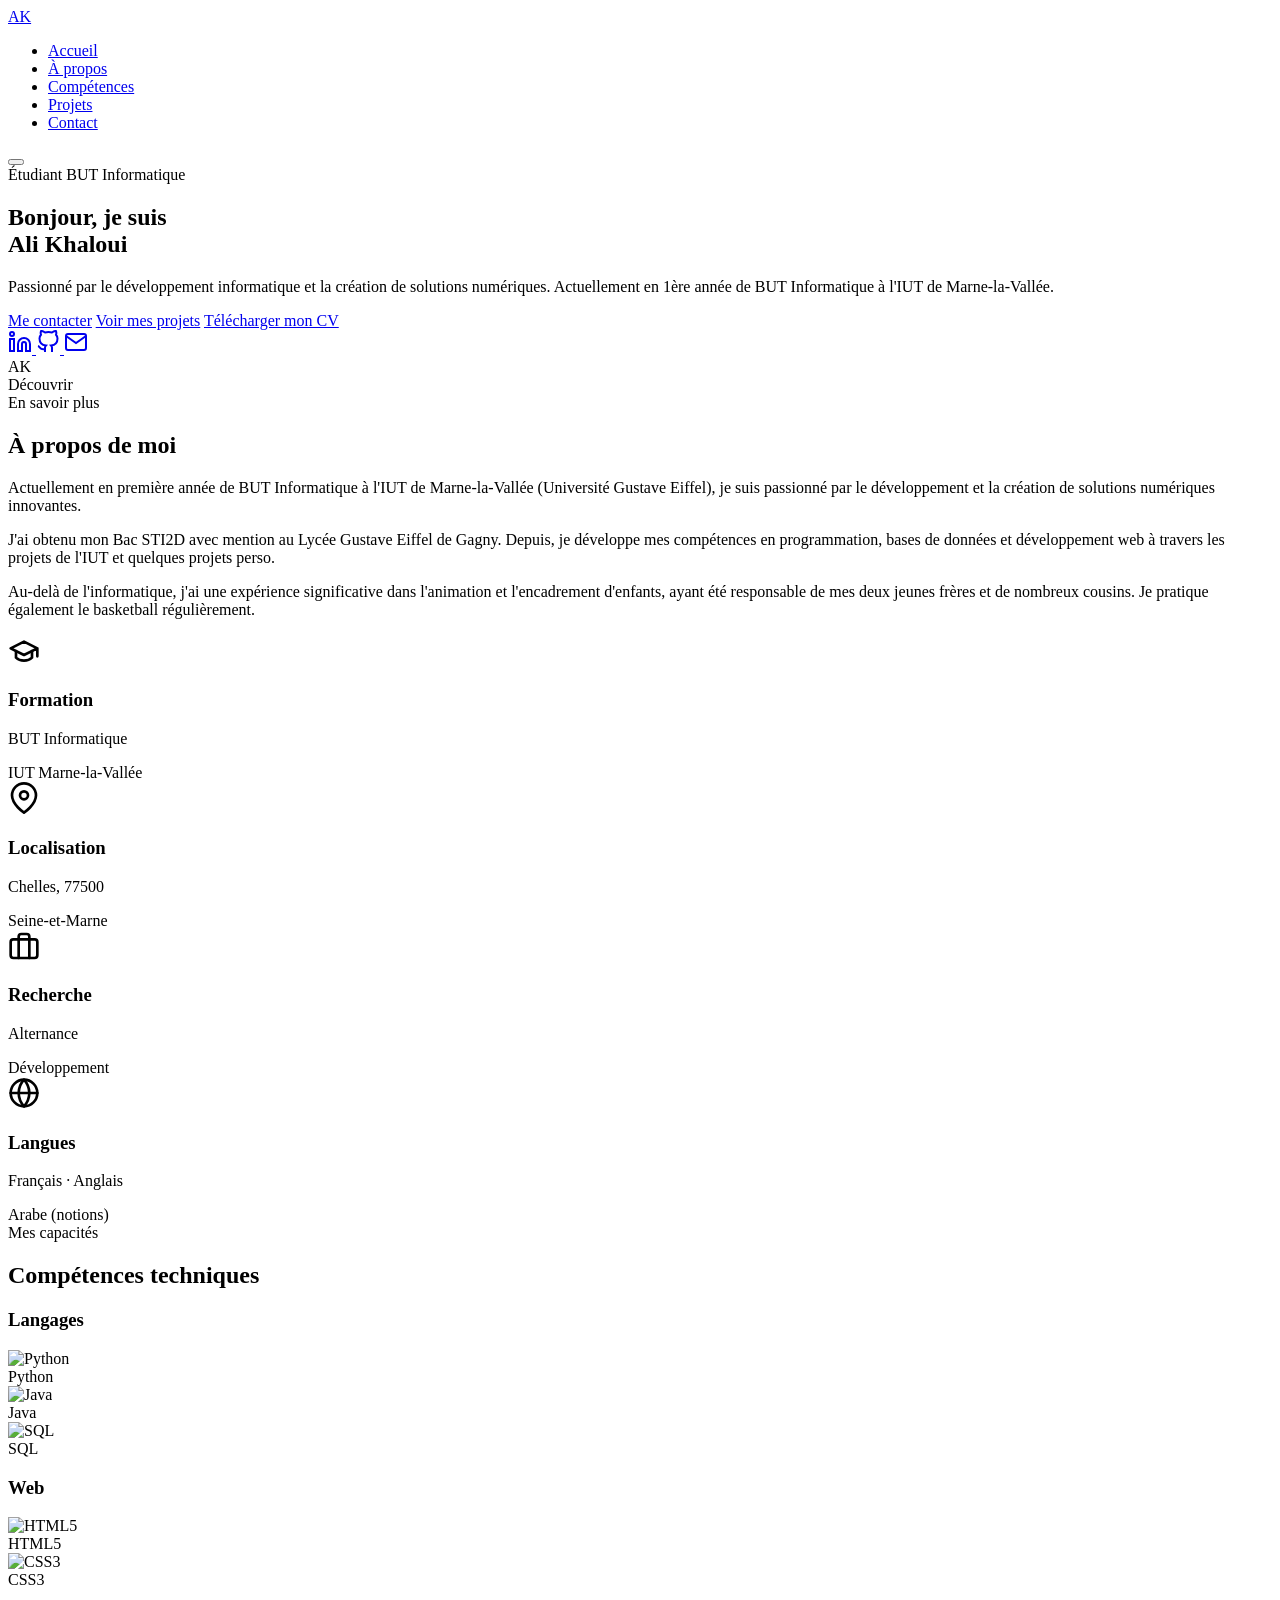
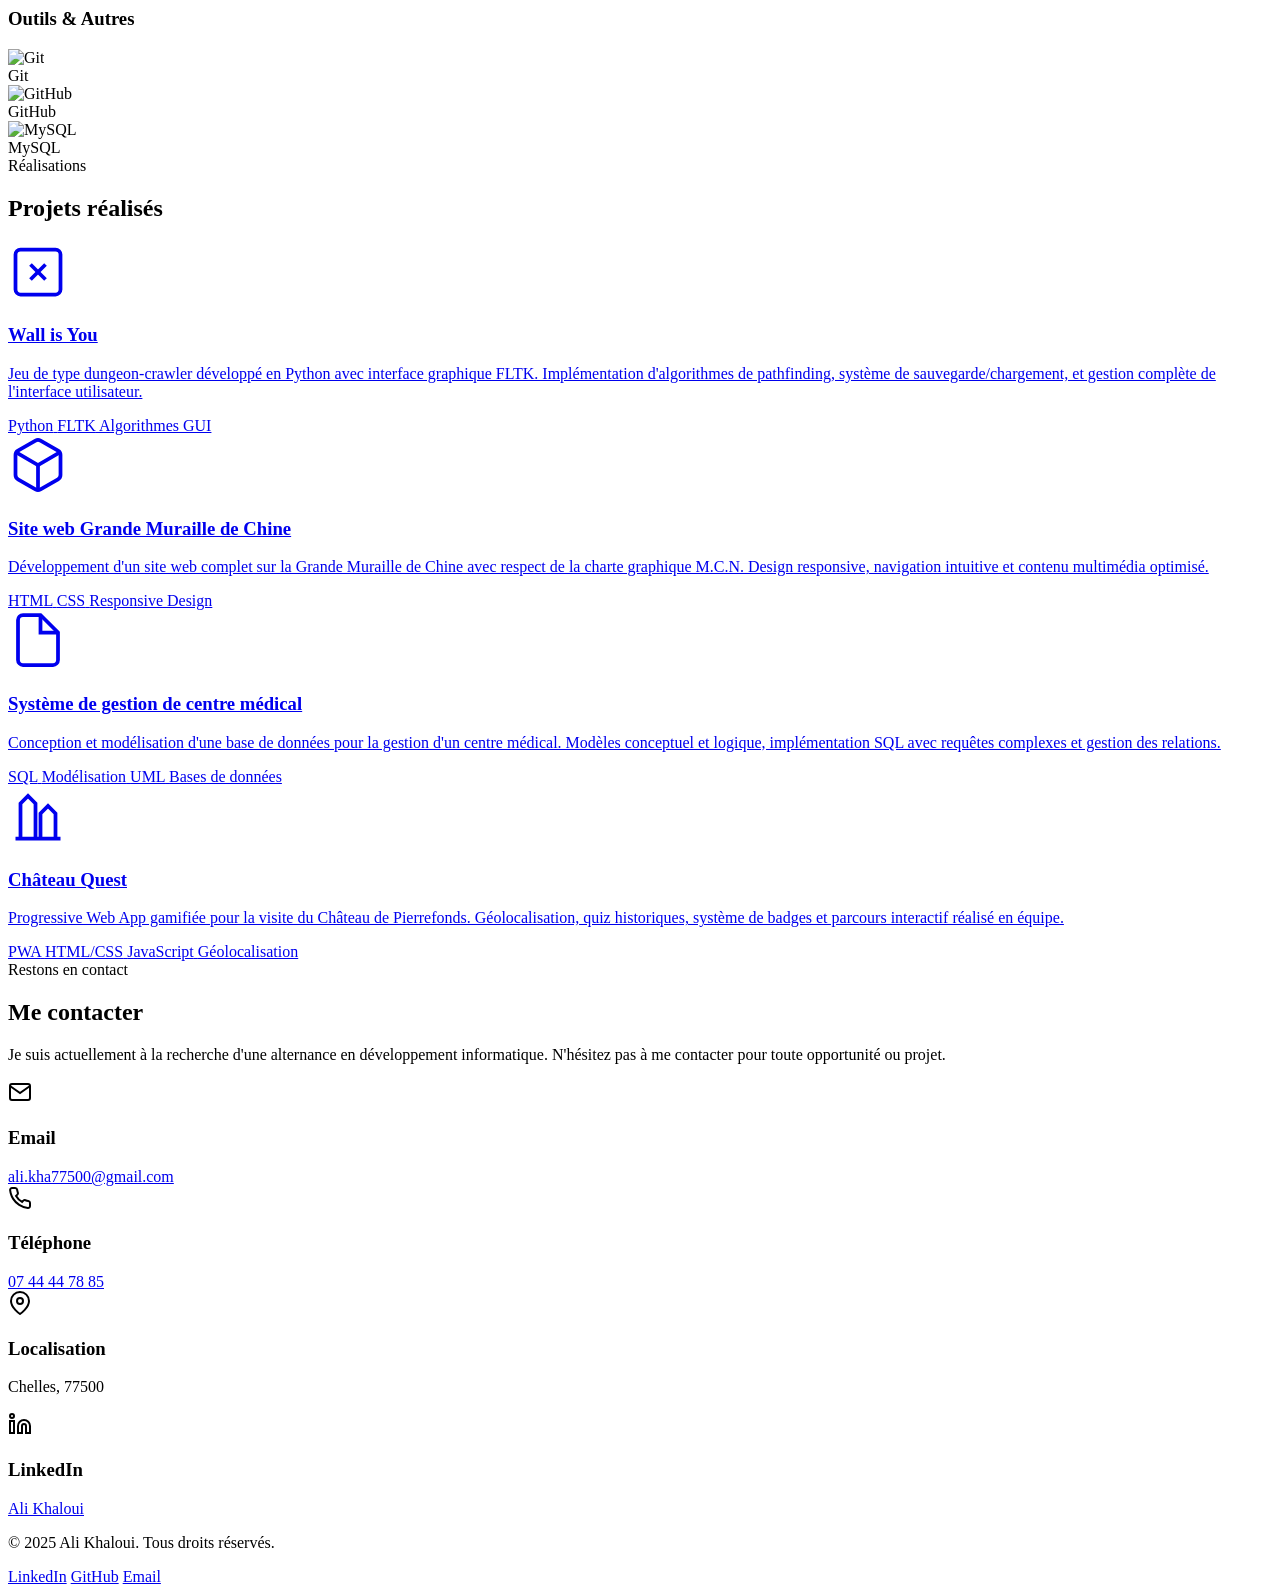
==== commit 79e32eba: "Add files via upload" ====
--- a/index.html
+++ b/index.html
@@ -6,7 +6,8 @@
     <meta name="description" content="Portfolio d'Ali Khaloui - Étudiant en BUT Informatique à l'IUT de Marne-la-Vallée. À la recherche d'une alternance en développement.">
     <meta name="author" content="Ali Khaloui">
     <title>Ali Khaloui - Développeur Junior | Portfolio</title>
-    <link rel="stylesheet" href="style-glassmorphism.css">
+    <link rel="stylesheet" href="css/style.css">
+    <link rel="icon" type="image/svg+xml" href="data:image/svg+xml,%3Csvg xmlns='http://www.w3.org/2000/svg' viewBox='0 0 100 100'%3E%3Cdefs%3E%3ClinearGradient id='g' x1='0%25' y1='0%25' x2='100%25' y2='100%25'%3E%3Cstop offset='0%25' stop-color='%23667eea'/%3E%3Cstop offset='100%25' stop-color='%23764ba2'/%3E%3C/linearGradient%3E%3C/defs%3E%3Crect width='100' height='100' rx='20' fill='url(%23g)'/%3E%3Ctext x='50' y='68' font-family='Poppins,sans-serif' font-size='52' font-weight='700' text-anchor='middle' fill='white'%3EAK%3C/text%3E%3C/svg%3E">
     <link rel="preconnect" href="https://fonts.googleapis.com">
     <link rel="preconnect" href="https://fonts.gstatic.com" crossorigin>
     <link href="https://fonts.googleapis.com/css2?family=Poppins:wght@300;400;500;600;700;800;900&display=swap" rel="stylesheet">
@@ -48,6 +49,7 @@
                     <div class="hero-cta">
                         <a href="#contact" class="btn btn-primary">Me contacter</a>
                         <a href="#projets" class="btn btn-secondary">Voir mes projets</a>
+                        <a href="CV_KHALOUI_Ali.pdf" download class="btn btn-secondary">Télécharger mon CV</a>
                     </div>
                     <div class="hero-social">
                         <a href="https://www.linkedin.com/in/ali-khaloui" target="_blank" rel="noopener" class="social-link" aria-label="LinkedIn">
@@ -73,10 +75,7 @@
                 <div class="hero-image">
                     <div class="image-wrapper">
                         <div class="image-placeholder">
-                            <svg width="120" height="120" viewBox="0 0 24 24" fill="none" stroke="currentColor" stroke-width="1.5">
-                                <path d="M20 21v-2a4 4 0 0 0-4-4H8a4 4 0 0 0-4 4v2"></path>
-                                <circle cx="12" cy="7" r="4"></circle>
-                            </svg>
+                            <span class="initials-placeholder">AK</span>
                         </div>
                         <div class="image-decoration"></div>
                     </div>
@@ -104,10 +103,9 @@
                         de solutions numériques innovantes.
                     </p>
                     <p>
-                        Mon parcours technique a débuté avec un Baccalauréat STI2D obtenu avec mention au 
-                        Lycée Gustave Eiffel de Gagny. Aujourd'hui, je développe mes compétences en 
-                        programmation, bases de données et développement web à travers divers projets 
-                        académiques et personnels.
+                        J'ai obtenu mon Bac STI2D avec mention au Lycée Gustave Eiffel de Gagny.
+                        Depuis, je développe mes compétences en programmation, bases de données et
+                        développement web à travers les projets de l'IUT et quelques projets perso.
                     </p>
                     <p>
                         Au-delà de l'informatique, j'ai une expérience significative dans l'animation et 
@@ -117,27 +115,48 @@
                 </div>
                 <div class="about-info">
                     <div class="info-card">
-                        <div class="info-icon">🎓</div>
+                        <div class="info-icon">
+                            <svg width="32" height="32" viewBox="0 0 24 24" fill="none" stroke="currentColor" stroke-width="2" stroke-linecap="round" stroke-linejoin="round">
+                                <path d="M22 10v6M2 10l10-5 10 5-10 5z"></path>
+                                <path d="M6 12v5c3 3 9 3 12 0v-5"></path>
+                            </svg>
+                        </div>
                         <h3>Formation</h3>
                         <p>BUT Informatique</p>
                         <span>IUT Marne-la-Vallée</span>
                     </div>
                     <div class="info-card">
-                        <div class="info-icon">📍</div>
+                        <div class="info-icon">
+                            <svg width="32" height="32" viewBox="0 0 24 24" fill="none" stroke="currentColor" stroke-width="2" stroke-linecap="round" stroke-linejoin="round">
+                                <path d="M21 10c0 7-9 13-9 13s-9-6-9-13a9 9 0 0 1 18 0z"></path>
+                                <circle cx="12" cy="10" r="3"></circle>
+                            </svg>
+                        </div>
                         <h3>Localisation</h3>
                         <p>Chelles, 77500</p>
                         <span>Seine-et-Marne</span>
                     </div>
                     <div class="info-card">
-                        <div class="info-icon">💼</div>
+                        <div class="info-icon">
+                            <svg width="32" height="32" viewBox="0 0 24 24" fill="none" stroke="currentColor" stroke-width="2" stroke-linecap="round" stroke-linejoin="round">
+                                <rect x="2" y="7" width="20" height="14" rx="2" ry="2"></rect>
+                                <path d="M16 21V5a2 2 0 0 0-2-2h-4a2 2 0 0 0-2 2v16"></path>
+                            </svg>
+                        </div>
                         <h3>Recherche</h3>
                         <p>Alternance</p>
                         <span>Développement</span>
                     </div>
                     <div class="info-card">
-                        <div class="info-icon">🌐</div>
+                        <div class="info-icon">
+                            <svg width="32" height="32" viewBox="0 0 24 24" fill="none" stroke="currentColor" stroke-width="2" stroke-linecap="round" stroke-linejoin="round">
+                                <circle cx="12" cy="12" r="10"></circle>
+                                <line x1="2" y1="12" x2="22" y2="12"></line>
+                                <path d="M12 2a15.3 15.3 0 0 1 4 10 15.3 15.3 0 0 1-4 10 15.3 15.3 0 0 1-4-10 15.3 15.3 0 0 1 4-10z"></path>
+                            </svg>
+                        </div>
                         <h3>Langues</h3>
-                        <p>Français • Anglais</p>
+                        <p>Français · Anglais</p>
                         <span>Arabe (notions)</span>
                     </div>
                 </div>
@@ -322,27 +341,33 @@
                 </article>
 
                 <article class="project-card">
-                    <div class="project-image">
-                        <div class="project-image-placeholder">
-                            <svg width="60" height="60" viewBox="0 0 24 24" fill="none" stroke="currentColor" stroke-width="1.5">
-                                <circle cx="12" cy="12" r="10"></circle>
-                                <polyline points="12 6 12 12 16 14"></polyline>
-                            </svg>
-                        </div>
-                    </div>
-                    <div class="project-content">
-                        <h3 class="project-title">Algorithmes & Complexité</h3>
-                        <p class="project-description">
-                            Divers projets d'algorithmique en Python : analyse de complexité, 
-                            cryptographie, structures de données, et optimisation. Développement 
-                            d'algorithmes efficaces avec documentation complète.
-                        </p>
-                        <div class="project-tags">
-                            <span class="tag">Python</span>
-                            <span class="tag">Algorithmes</span>
-                            <span class="tag">Optimisation</span>
-                        </div>
-                    </div>
+                    <a href="projet-chateau-quest.html" class="project-link">
+                        <div class="project-image">
+                            <div class="project-image-placeholder">
+                                <svg width="60" height="60" viewBox="0 0 24 24" fill="none" stroke="currentColor" stroke-width="1.5">
+                                    <path d="M3 21h18"></path>
+                                    <path d="M5 21V7l3-3 3 3v14"></path>
+                                    <path d="M13 21V11l3-3 3 3v10"></path>
+                                    <path d="M8 9v.01"></path>
+                                    <path d="M16 13v.01"></path>
+                                </svg>
+                            </div>
+                        </div>
+                        <div class="project-content">
+                            <h3 class="project-title">Château Quest</h3>
+                            <p class="project-description">
+                                Progressive Web App gamifiée pour la visite du Château de Pierrefonds.
+                                Géolocalisation, quiz historiques, système de badges et parcours
+                                interactif réalisé en équipe.
+                            </p>
+                            <div class="project-tags">
+                                <span class="tag">PWA</span>
+                                <span class="tag">HTML/CSS</span>
+                                <span class="tag">JavaScript</span>
+                                <span class="tag">Géolocalisation</span>
+                            </div>
+                        </div>
+                    </a>
                 </article>
             </div>
         </div>
@@ -410,27 +435,6 @@
                         </div>
                     </div>
                 </div>
-                <div class="contact-form-wrapper">
-                    <form class="contact-form" id="contactForm">
-                        <div class="form-group">
-                            <label for="name">Nom</label>
-                            <input type="text" id="name" name="name" required>
-                        </div>
-                        <div class="form-group">
-                            <label for="email">Email</label>
-                            <input type="email" id="email" name="email" required>
-                        </div>
-                        <div class="form-group">
-                            <label for="subject">Sujet</label>
-                            <input type="text" id="subject" name="subject" required>
-                        </div>
-                        <div class="form-group">
-                            <label for="message">Message</label>
-                            <textarea id="message" name="message" rows="5" required></textarea>
-                        </div>
-                        <button type="submit" class="btn btn-primary">Envoyer le message</button>
-                    </form>
-                </div>
             </div>
         </div>
     </section>
@@ -449,6 +453,6 @@
         </div>
     </footer>
 
-    <script src="script.js"></script>
+    <script src="js/script.js"></script>
 </body>
 </html>
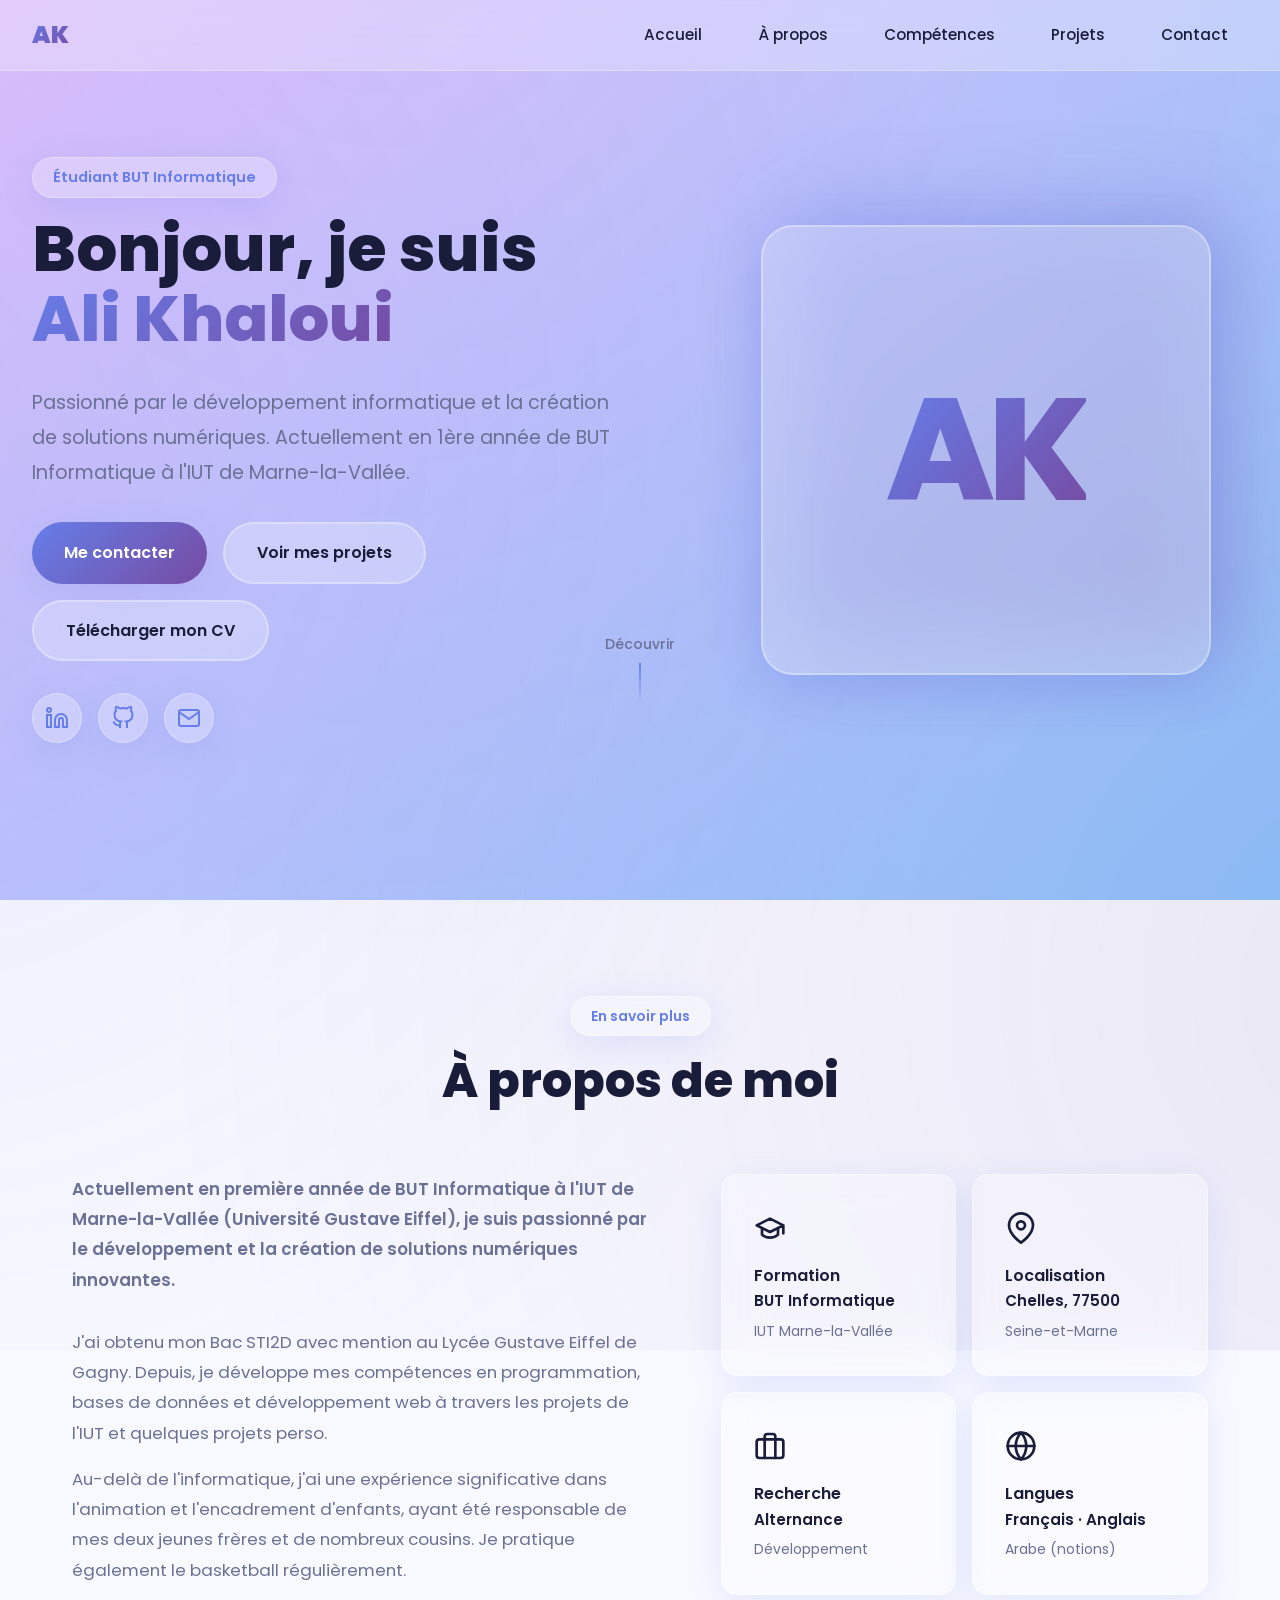
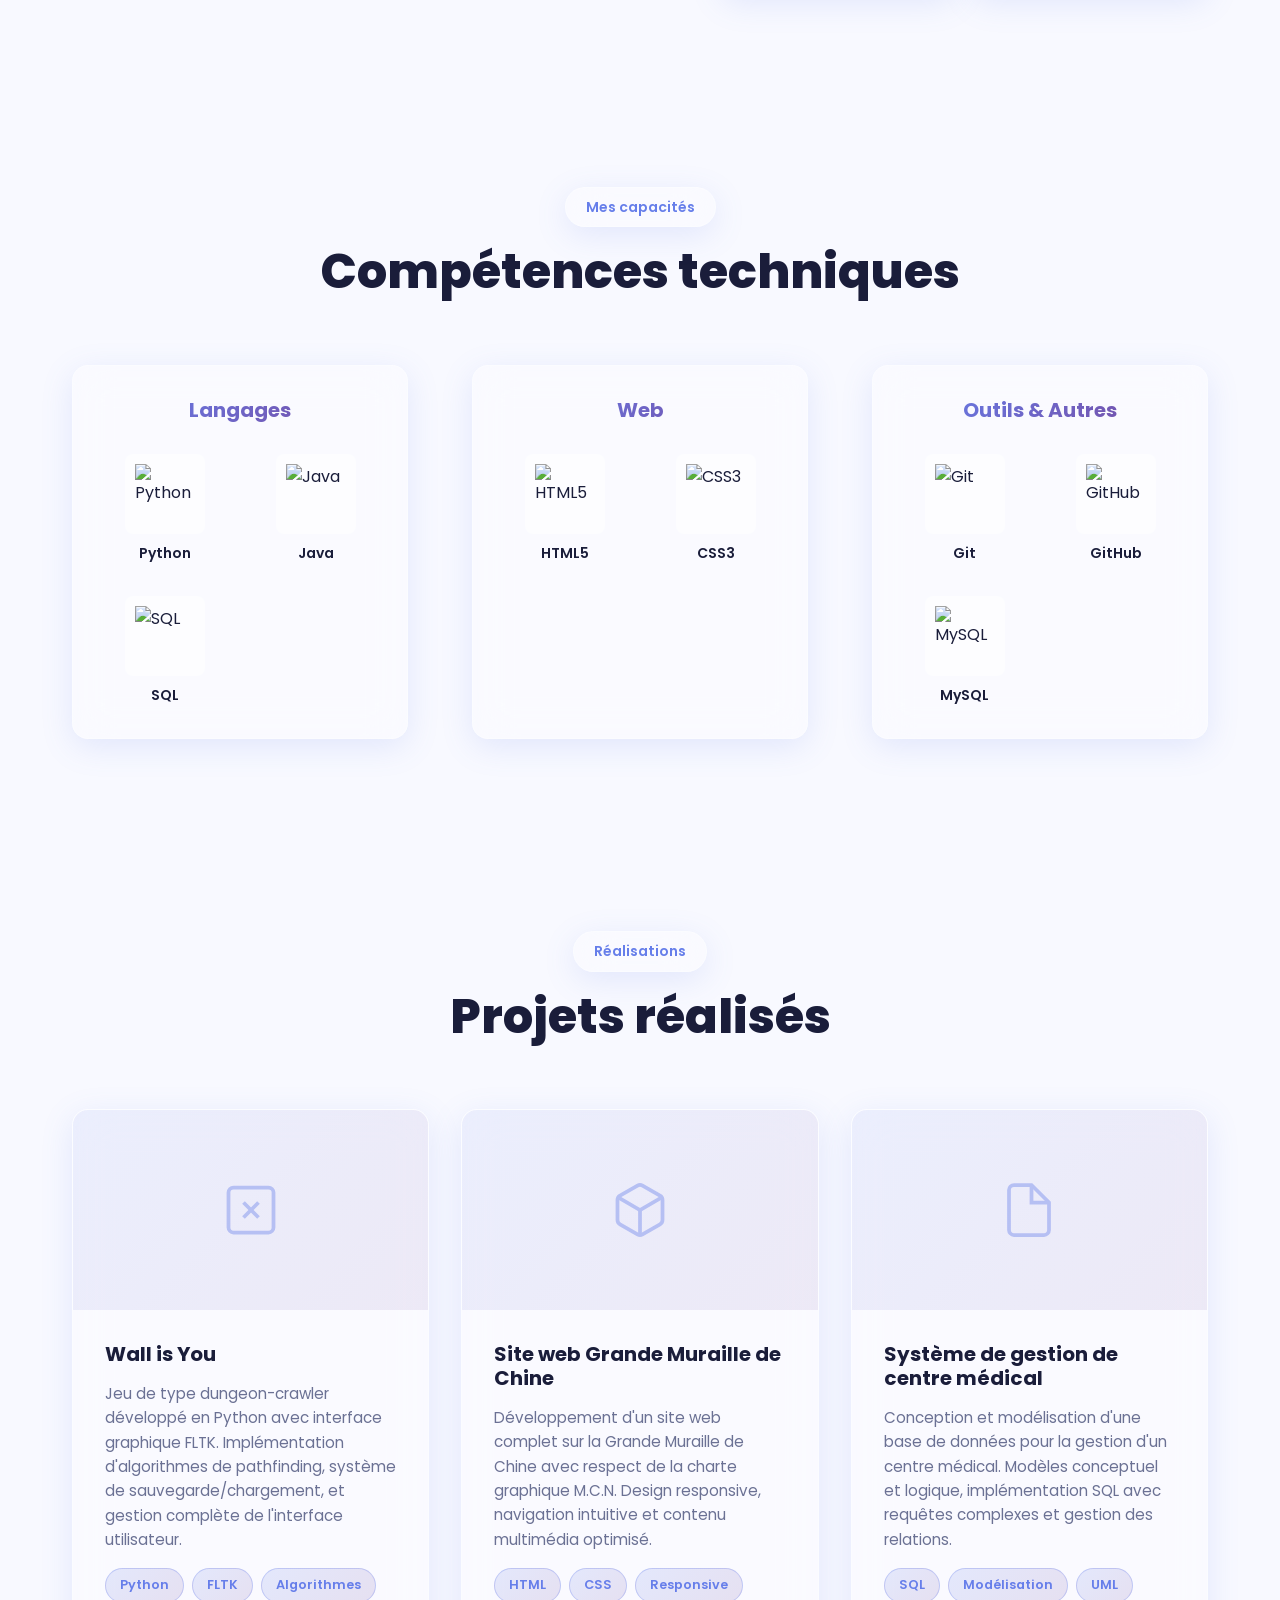
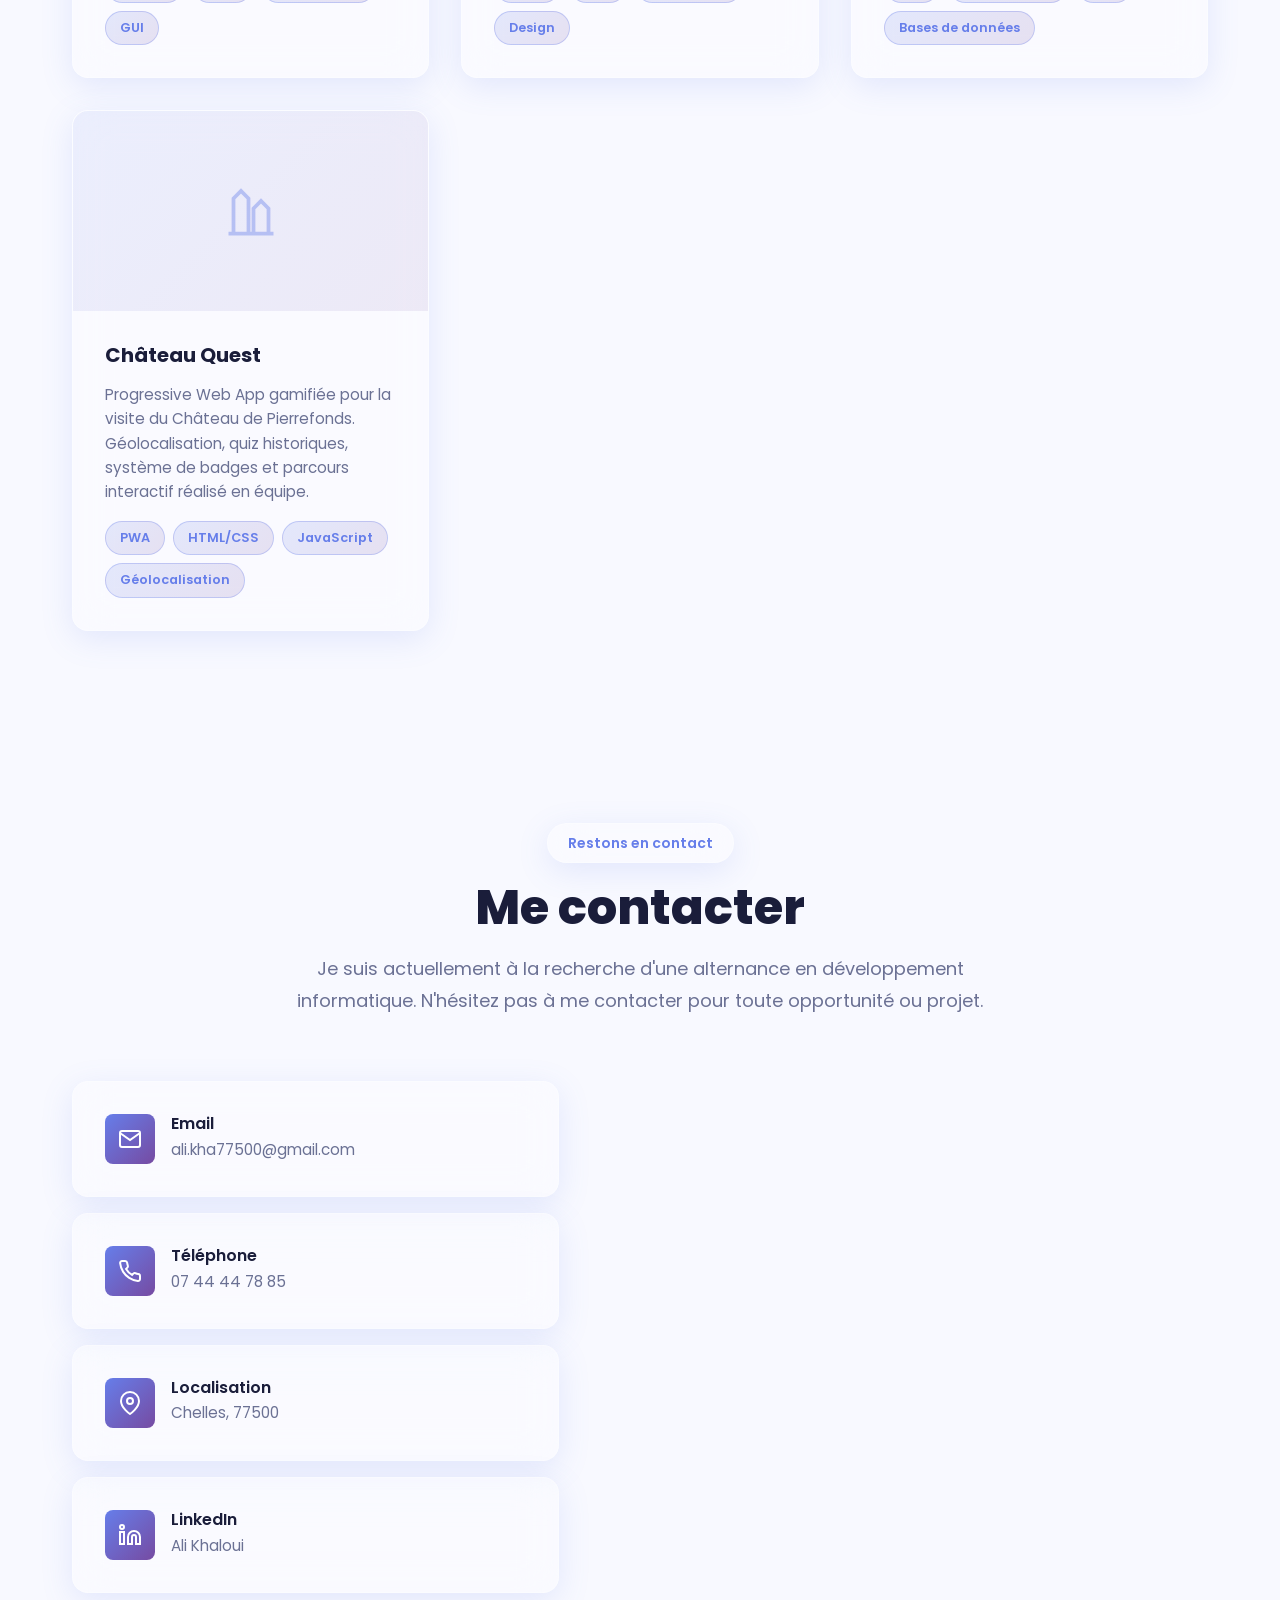
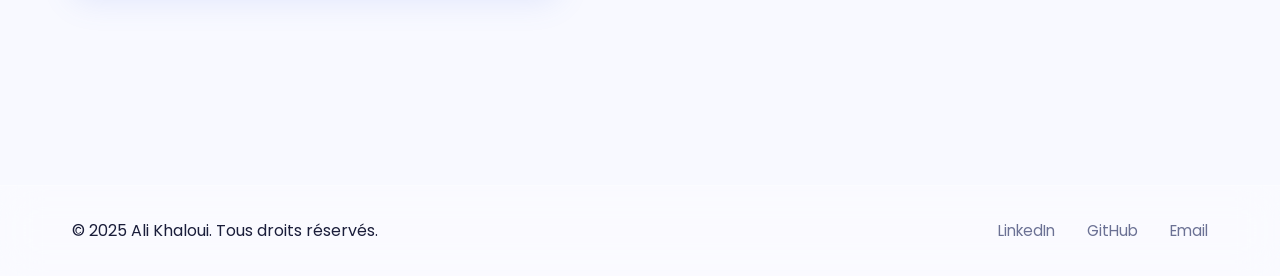
==== commit 4a9c9d25: "Add files via upload" ====
--- a/index.html
+++ b/index.html
@@ -6,7 +6,7 @@
     <meta name="description" content="Portfolio d'Ali Khaloui - Étudiant en BUT Informatique à l'IUT de Marne-la-Vallée. À la recherche d'une alternance en développement.">
     <meta name="author" content="Ali Khaloui">
     <title>Ali Khaloui - Développeur Junior | Portfolio</title>
-    <link rel="stylesheet" href="css/style.css">
+    <link rel="stylesheet" href="style.css">
     <link rel="icon" type="image/svg+xml" href="data:image/svg+xml,%3Csvg xmlns='http://www.w3.org/2000/svg' viewBox='0 0 100 100'%3E%3Cdefs%3E%3ClinearGradient id='g' x1='0%25' y1='0%25' x2='100%25' y2='100%25'%3E%3Cstop offset='0%25' stop-color='%23667eea'/%3E%3Cstop offset='100%25' stop-color='%23764ba2'/%3E%3C/linearGradient%3E%3C/defs%3E%3Crect width='100' height='100' rx='20' fill='url(%23g)'/%3E%3Ctext x='50' y='68' font-family='Poppins,sans-serif' font-size='52' font-weight='700' text-anchor='middle' fill='white'%3EAK%3C/text%3E%3C/svg%3E">
     <link rel="preconnect" href="https://fonts.googleapis.com">
     <link rel="preconnect" href="https://fonts.gstatic.com" crossorigin>
@@ -453,6 +453,6 @@
         </div>
     </footer>
 
-    <script src="js/script.js"></script>
+    <script src="script.js"></script>
 </body>
 </html>
--- a/style.css
+++ b/style.css
@@ -0,0 +1,1026 @@
+/* Glassmorphism Pro Theme */
+
+:root {
+    /* Couleurs principales */
+    --color-primary: #667eea;
+    --color-primary-dark: #5568d3;
+    --color-secondary: #764ba2;
+    --color-accent: #f093fb;
+    
+    /* Couleurs de fond */
+    --color-bg: #f8f9ff;
+    --color-bg-alt: rgba(255, 255, 255, 0.7);
+    --color-glass: rgba(255, 255, 255, 0.25);
+    --color-glass-hover: rgba(255, 255, 255, 0.35);
+    
+    /* Couleurs de texte */
+    --color-text: #1a1d3a;
+    --color-text-light: #6b7194;
+    --color-border: rgba(102, 126, 234, 0.15);
+    
+    /* Gradients */
+    --gradient-primary: linear-gradient(135deg, #667eea 0%, #764ba2 100%);
+    --gradient-accent: linear-gradient(135deg, #f093fb 0%, #f5576c 100%);
+    --gradient-bg: linear-gradient(135deg, #e0c3fc 0%, #8ec5fc 100%);
+    
+    /* Typographie */
+    --font-display: 'Poppins', sans-serif;
+    --font-body: 'Poppins', sans-serif;
+    
+    /* Espacements */
+    --spacing-xs: 0.5rem;
+    --spacing-sm: 1rem;
+    --spacing-md: 2rem;
+    --spacing-lg: 4rem;
+    --spacing-xl: 6rem;
+    
+    /* Autres */
+    --border-radius: 1rem;
+    --border-radius-sm: 0.5rem;
+    --transition: all 0.4s cubic-bezier(0.4, 0, 0.2, 1);
+    --shadow-glass: 0 8px 32px rgba(102, 126, 234, 0.15);
+    --shadow-glass-lg: 0 15px 45px rgba(102, 126, 234, 0.25);
+}
+
+/* Reset & Base */
+* {
+    margin: 0;
+    padding: 0;
+    box-sizing: border-box;
+}
+
+html {
+    scroll-behavior: smooth;
+    font-size: 16px;
+}
+
+body {
+    font-family: var(--font-body);
+    color: var(--color-text);
+    background: var(--color-bg);
+    background-image: var(--gradient-bg);
+    background-attachment: fixed;
+    line-height: 1.6;
+    overflow-x: hidden;
+}
+
+/* Animation de fond */
+body::before {
+    content: '';
+    position: fixed;
+    top: -50%;
+    left: -50%;
+    width: 200%;
+    height: 200%;
+    background: 
+        radial-gradient(circle at 20% 50%, rgba(102, 126, 234, 0.1) 0%, transparent 50%),
+        radial-gradient(circle at 80% 80%, rgba(118, 75, 162, 0.1) 0%, transparent 50%),
+        radial-gradient(circle at 40% 20%, rgba(240, 147, 251, 0.08) 0%, transparent 50%);
+    animation: gradientShift 15s ease infinite;
+    z-index: -1;
+}
+
+@keyframes gradientShift {
+    0%, 100% { transform: translate(0, 0) rotate(0deg); }
+    33% { transform: translate(5%, 5%) rotate(5deg); }
+    66% { transform: translate(-5%, 5%) rotate(-5deg); }
+}
+
+h1, h2, h3, h4, h5, h6 {
+    font-family: var(--font-display);
+    font-weight: 700;
+    line-height: 1.2;
+    color: var(--color-text);
+}
+
+a {
+    text-decoration: none;
+    color: inherit;
+    transition: var(--transition);
+}
+
+img {
+    max-width: 100%;
+    height: auto;
+    display: block;
+}
+
+/* Glassmorphism Utilities */
+.glass {
+    background: var(--color-glass);
+    backdrop-filter: blur(20px);
+    -webkit-backdrop-filter: blur(20px);
+    border: 1px solid rgba(255, 255, 255, 0.3);
+    box-shadow: var(--shadow-glass);
+}
+
+.glass-hover {
+    transition: var(--transition);
+}
+
+.glass-hover:hover {
+    background: var(--color-glass-hover);
+    box-shadow: var(--shadow-glass-lg);
+    transform: translateY(-5px);
+}
+
+/* Container */
+.container {
+    max-width: 1200px;
+    margin: 0 auto;
+    padding: 0 var(--spacing-md);
+}
+
+.gradient-text {
+    background: var(--gradient-primary);
+    -webkit-background-clip: text;
+    -webkit-text-fill-color: transparent;
+    background-clip: text;
+}
+
+/* Navigation */
+.nav {
+    position: fixed;
+    top: 0;
+    left: 0;
+    right: 0;
+    background: var(--color-glass);
+    backdrop-filter: blur(20px);
+    -webkit-backdrop-filter: blur(20px);
+    border-bottom: 1px solid rgba(255, 255, 255, 0.3);
+    z-index: 1000;
+    transition: var(--transition);
+}
+
+.nav.scrolled {
+    box-shadow: var(--shadow-glass);
+    background: rgba(255, 255, 255, 0.4);
+}
+
+.nav-container {
+    max-width: 1400px;
+    margin: 0 auto;
+    padding: 0 var(--spacing-md);
+    display: flex;
+    justify-content: space-between;
+    align-items: center;
+    height: 70px;
+}
+
+.nav-logo {
+    font-family: var(--font-display);
+    font-size: 1.5rem;
+    font-weight: 900;
+    background: var(--gradient-primary);
+    -webkit-background-clip: text;
+    -webkit-text-fill-color: transparent;
+    background-clip: text;
+    display: flex;
+    align-items: center;
+    gap: 0.5rem;
+}
+
+.nav-menu {
+    display: flex;
+    list-style: none;
+    gap: var(--spacing-sm);
+    align-items: center;
+}
+
+.nav-link {
+    font-family: var(--font-display);
+    font-size: 0.95rem;
+    font-weight: 500;
+    color: var(--color-text);
+    padding: 0.5rem 1.25rem;
+    border-radius: 2rem;
+    position: relative;
+    transition: var(--transition);
+}
+
+.nav-link::before {
+    content: '';
+    position: absolute;
+    inset: 0;
+    background: var(--gradient-primary);
+    border-radius: 2rem;
+    opacity: 0;
+    transition: var(--transition);
+    z-index: -1;
+}
+
+.nav-link:hover {
+    color: white;
+    transform: translateY(-2px);
+}
+
+.nav-link:hover::before {
+    opacity: 1;
+}
+
+.nav-toggle {
+    display: none;
+    flex-direction: column;
+    gap: 5px;
+    background: none;
+    border: none;
+    cursor: pointer;
+    padding: 0.5rem;
+}
+
+.nav-toggle span {
+    width: 25px;
+    height: 3px;
+    background: var(--color-primary);
+    border-radius: 3px;
+    transition: var(--transition);
+}
+
+/* Hero Section */
+.hero {
+    min-height: 100vh;
+    display: flex;
+    align-items: center;
+    padding: var(--spacing-xl) 0;
+    position: relative;
+    overflow: hidden;
+}
+
+.hero-container {
+    max-width: 1400px;
+    margin: 0 auto;
+    padding: 0 var(--spacing-md);
+    position: relative;
+    z-index: 1;
+}
+
+.hero-content {
+    display: grid;
+    grid-template-columns: 1.2fr 1fr;
+    gap: var(--spacing-lg);
+    align-items: center;
+}
+
+.hero-text {
+    animation: fadeInUp 0.8s ease-out;
+}
+
+@keyframes fadeInUp {
+    from {
+        opacity: 0;
+        transform: translateY(30px);
+    }
+    to {
+        opacity: 1;
+        transform: translateY(0);
+    }
+}
+
+.hero-tag {
+    display: inline-block;
+    padding: 0.5rem 1.25rem;
+    background: var(--color-glass);
+    backdrop-filter: blur(20px);
+    border: 1px solid rgba(255, 255, 255, 0.3);
+    color: var(--color-primary);
+    border-radius: 2rem;
+    font-size: 0.9rem;
+    font-weight: 600;
+    margin-bottom: var(--spacing-sm);
+    box-shadow: var(--shadow-glass);
+}
+
+.hero-title {
+    font-size: clamp(2.5rem, 5vw, 4.5rem);
+    margin-bottom: var(--spacing-md);
+    line-height: 1.1;
+    font-weight: 800;
+}
+
+.hero-description {
+    font-size: 1.2rem;
+    color: var(--color-text-light);
+    margin-bottom: var(--spacing-md);
+    max-width: 600px;
+    line-height: 1.8;
+}
+
+.hero-cta {
+    display: flex;
+    gap: var(--spacing-sm);
+    margin-bottom: var(--spacing-md);
+    flex-wrap: wrap;
+}
+
+.btn {
+    display: inline-flex;
+    align-items: center;
+    gap: 0.5rem;
+    padding: 1rem 2rem;
+    border-radius: 3rem;
+    font-family: var(--font-display);
+    font-weight: 600;
+    font-size: 1rem;
+    cursor: pointer;
+    border: none;
+    transition: var(--transition);
+    position: relative;
+    overflow: hidden;
+}
+
+.btn::before {
+    content: '';
+    position: absolute;
+    inset: 0;
+    background: linear-gradient(135deg, rgba(255, 255, 255, 0.2), transparent);
+    opacity: 0;
+    transition: var(--transition);
+}
+
+.btn:hover::before {
+    opacity: 1;
+}
+
+.btn-primary {
+    background: var(--gradient-primary);
+    color: white;
+    box-shadow: var(--shadow-glass);
+}
+
+.btn-primary:hover {
+    transform: translateY(-3px);
+    box-shadow: var(--shadow-glass-lg);
+}
+
+.btn-secondary {
+    background: var(--color-glass);
+    backdrop-filter: blur(20px);
+    color: var(--color-text);
+    border: 2px solid rgba(255, 255, 255, 0.3);
+}
+
+.btn-secondary:hover {
+    background: var(--color-glass-hover);
+    transform: translateY(-3px);
+}
+
+.hero-social {
+    display: flex;
+    gap: var(--spacing-sm);
+}
+
+.social-link {
+    width: 50px;
+    height: 50px;
+    display: flex;
+    align-items: center;
+    justify-content: center;
+    background: var(--color-glass);
+    backdrop-filter: blur(20px);
+    border: 1px solid rgba(255, 255, 255, 0.3);
+    border-radius: 50%;
+    color: var(--color-primary);
+    transition: var(--transition);
+    box-shadow: var(--shadow-glass);
+}
+
+.social-link:hover {
+    background: var(--gradient-primary);
+    color: white;
+    transform: translateY(-5px);
+    box-shadow: var(--shadow-glass-lg);
+}
+
+.hero-image {
+    animation: fadeInRight 0.8s ease-out;
+}
+
+@keyframes fadeInRight {
+    from {
+        opacity: 0;
+        transform: translateX(30px);
+    }
+    to {
+        opacity: 1;
+        transform: translateX(0);
+    }
+}
+
+.image-wrapper {
+    position: relative;
+    width: 100%;
+    max-width: 450px;
+    margin: 0 auto;
+}
+
+.image-placeholder {
+    aspect-ratio: 1;
+    background: var(--color-glass);
+    backdrop-filter: blur(20px);
+    border-radius: 2rem;
+    display: flex;
+    align-items: center;
+    justify-content: center;
+    border: 2px solid rgba(255, 255, 255, 0.3);
+    position: relative;
+    z-index: 1;
+    box-shadow: var(--shadow-glass-lg);
+}
+
+.image-placeholder svg {
+    width: 120px;
+    height: 120px;
+    color: var(--color-primary);
+    opacity: 0.4;
+}
+
+.initials-placeholder {
+    font-family: var(--font-display);
+    font-size: clamp(6rem, 12vw, 9rem);
+    font-weight: 800;
+    background: var(--gradient-primary);
+    -webkit-background-clip: text;
+    background-clip: text;
+    -webkit-text-fill-color: transparent;
+    letter-spacing: -0.05em;
+    line-height: 1;
+}
+
+.image-decoration {
+    position: absolute;
+    top: -20px;
+    right: -20px;
+    width: 100%;
+    height: 100%;
+    background: var(--gradient-primary);
+    opacity: 0.3;
+    border-radius: 2rem;
+    z-index: 0;
+    filter: blur(40px);
+}
+
+.scroll-indicator {
+    position: absolute;
+    bottom: 40px;
+    left: 50%;
+    transform: translateX(-50%);
+    display: flex;
+    flex-direction: column;
+    align-items: center;
+    gap: 0.5rem;
+    color: var(--color-text-light);
+    font-size: 0.875rem;
+    font-weight: 500;
+}
+
+.scroll-line {
+    width: 2px;
+    height: 40px;
+    background: linear-gradient(to bottom, var(--color-primary), transparent);
+    animation: scrollAnimation 2s ease-in-out infinite;
+}
+
+@keyframes scrollAnimation {
+    0%, 100% { opacity: 0; transform: translateY(0); }
+    50% { opacity: 1; transform: translateY(10px); }
+}
+
+/* Sections */
+.section {
+    padding: var(--spacing-xl) 0;
+}
+
+.section-header {
+    text-align: center;
+    margin-bottom: var(--spacing-lg);
+    animation: fadeInUp 0.6s ease-out;
+}
+
+.section-tag {
+    display: inline-block;
+    padding: 0.5rem 1.25rem;
+    background: var(--color-glass);
+    backdrop-filter: blur(20px);
+    border: 1px solid rgba(255, 255, 255, 0.3);
+    color: var(--color-primary);
+    border-radius: 2rem;
+    font-size: 0.875rem;
+    font-weight: 600;
+    margin-bottom: var(--spacing-sm);
+    box-shadow: var(--shadow-glass);
+}
+
+.section-title {
+    font-size: clamp(2rem, 4vw, 3rem);
+    margin-bottom: var(--spacing-sm);
+    font-weight: 800;
+}
+
+.section-subtitle {
+    font-size: 1.125rem;
+    color: var(--color-text-light);
+    max-width: 700px;
+    margin: 0 auto;
+    line-height: 1.8;
+}
+
+/* About Section */
+.about-content {
+    display: grid;
+    grid-template-columns: 1.2fr 1fr;
+    gap: var(--spacing-lg);
+    align-items: start;
+}
+
+.about-text {
+    display: flex;
+    flex-direction: column;
+    gap: var(--spacing-sm);
+}
+
+.about-intro {
+    font-size: 1.25rem;
+    font-weight: 600;
+    color: var(--color-text);
+    margin-bottom: var(--spacing-sm);
+    line-height: 1.6;
+}
+
+.about-text p {
+    font-size: 1.05rem;
+    color: var(--color-text-light);
+    line-height: 1.8;
+}
+
+.about-info {
+    display: grid;
+    grid-template-columns: repeat(2, 1fr);
+    gap: var(--spacing-sm);
+}
+
+.info-card {
+    background: var(--color-glass);
+    backdrop-filter: blur(20px);
+    padding: var(--spacing-md);
+    border-radius: var(--border-radius);
+    border: 1px solid rgba(255, 255, 255, 0.3);
+    transition: var(--transition);
+    box-shadow: var(--shadow-glass);
+}
+
+.info-card:hover {
+    transform: translateY(-8px);
+    box-shadow: var(--shadow-glass-lg);
+    background: var(--color-glass-hover);
+}
+
+.info-icon {
+    font-size: 2rem;
+    margin-bottom: var(--spacing-xs);
+}
+
+.info-card h3 {
+    font-size: 1rem;
+    margin-bottom: 0.25rem;
+    color: var(--color-text);
+    font-weight: 600;
+}
+
+.info-card p {
+    font-size: 0.95rem;
+    font-weight: 600;
+    color: var(--color-text);
+    margin-bottom: 0.25rem;
+}
+
+.info-card span {
+    font-size: 0.875rem;
+    color: var(--color-text-light);
+}
+
+/* Skills Section - Logos */
+.skills-logo-grid {
+    display: grid;
+    grid-template-columns: repeat(auto-fit, minmax(300px, 1fr));
+    gap: var(--spacing-lg);
+}
+
+.skill-logo-category {
+    background: var(--color-glass);
+    backdrop-filter: blur(20px);
+    padding: var(--spacing-md);
+    border-radius: var(--border-radius);
+    border: 1px solid rgba(255, 255, 255, 0.3);
+    box-shadow: var(--shadow-glass);
+    transition: var(--transition);
+}
+
+.skill-logo-category:hover {
+    transform: translateY(-5px);
+    box-shadow: var(--shadow-glass-lg);
+}
+
+.skill-logo-category .category-title {
+    font-size: 1.25rem;
+    margin-bottom: var(--spacing-md);
+    text-align: center;
+    background: var(--gradient-primary);
+    -webkit-background-clip: text;
+    -webkit-text-fill-color: transparent;
+    background-clip: text;
+    font-weight: 700;
+}
+
+.logos-container {
+    display: grid;
+    grid-template-columns: repeat(auto-fit, minmax(100px, 1fr));
+    gap: var(--spacing-md);
+}
+
+.logo-item {
+    display: flex;
+    flex-direction: column;
+    align-items: center;
+    gap: var(--spacing-xs);
+}
+
+.logo-wrapper {
+    width: 80px;
+    height: 80px;
+    background: rgba(255, 255, 255, 0.5);
+    border-radius: var(--border-radius-sm);
+    display: flex;
+    align-items: center;
+    justify-content: center;
+    transition: var(--transition);
+    position: relative;
+    overflow: hidden;
+}
+
+.logo-wrapper::before {
+    content: '';
+    position: absolute;
+    inset: 0;
+    background: var(--gradient-primary);
+    opacity: 0;
+    transition: var(--transition);
+}
+
+.logo-item:hover .logo-wrapper {
+    transform: translateY(-8px) scale(1.05);
+    box-shadow: 0 12px 30px rgba(102, 126, 234, 0.3);
+}
+
+.logo-item:hover .logo-wrapper::before {
+    opacity: 0.1;
+}
+
+.tech-logo {
+    width: 60px;
+    height: 60px;
+    position: relative;
+    z-index: 1;
+    transition: var(--transition);
+    object-fit: contain;
+}
+
+.logo-item:hover .tech-logo {
+    transform: scale(1.1);
+}
+
+.logo-label {
+    font-size: 0.875rem;
+    font-weight: 600;
+    color: var(--color-text);
+    text-align: center;
+    transition: var(--transition);
+}
+
+.logo-item:hover .logo-label {
+    color: var(--color-primary);
+}
+
+/* Projects Section */
+.projects-grid {
+    display: grid;
+    grid-template-columns: repeat(auto-fit, minmax(320px, 1fr));
+    gap: var(--spacing-md);
+}
+
+.project-card {
+    background: var(--color-glass);
+    backdrop-filter: blur(20px);
+    border-radius: var(--border-radius);
+    border: 1px solid rgba(255, 255, 255, 0.3);
+    overflow: hidden;
+    transition: var(--transition);
+    display: flex;
+    flex-direction: column;
+    box-shadow: var(--shadow-glass);
+}
+
+.project-card:hover {
+    transform: translateY(-10px);
+    box-shadow: var(--shadow-glass-lg);
+    background: var(--color-glass-hover);
+}
+
+.project-link {
+    display: flex;
+    flex-direction: column;
+    height: 100%;
+    text-decoration: none;
+    color: inherit;
+}
+
+.project-image {
+    aspect-ratio: 16/9;
+    background: linear-gradient(135deg, rgba(102, 126, 234, 0.1), rgba(118, 75, 162, 0.1));
+    position: relative;
+    overflow: hidden;
+}
+
+.project-image-placeholder {
+    width: 100%;
+    height: 100%;
+    display: flex;
+    align-items: center;
+    justify-content: center;
+}
+
+.project-image-placeholder svg {
+    color: var(--color-primary);
+    opacity: 0.4;
+}
+
+.project-content {
+    padding: var(--spacing-md);
+    flex: 1;
+    display: flex;
+    flex-direction: column;
+}
+
+.project-title {
+    font-size: 1.25rem;
+    margin-bottom: var(--spacing-sm);
+    color: var(--color-text);
+    font-weight: 700;
+}
+
+.project-description {
+    font-size: 0.95rem;
+    color: var(--color-text-light);
+    line-height: 1.6;
+    margin-bottom: var(--spacing-sm);
+    flex: 1;
+}
+
+.project-tags {
+    display: flex;
+    flex-wrap: wrap;
+    gap: 0.5rem;
+}
+
+.tag {
+    padding: 0.375rem 0.875rem;
+    background: linear-gradient(135deg, rgba(102, 126, 234, 0.15), rgba(118, 75, 162, 0.15));
+    border: 1px solid rgba(102, 126, 234, 0.3);
+    color: var(--color-primary);
+    border-radius: 2rem;
+    font-size: 0.8rem;
+    font-weight: 600;
+}
+
+/* Contact Section */
+.contact-content {
+    display: grid;
+    grid-template-columns: 1fr 1.2fr;
+    gap: var(--spacing-lg);
+    align-items: start;
+}
+
+.contact-info {
+    display: flex;
+    flex-direction: column;
+    gap: var(--spacing-sm);
+}
+
+.contact-card {
+    background: var(--color-glass);
+    backdrop-filter: blur(20px);
+    padding: var(--spacing-md);
+    border-radius: var(--border-radius);
+    border: 1px solid rgba(255, 255, 255, 0.3);
+    display: flex;
+    gap: var(--spacing-sm);
+    align-items: start;
+    transition: var(--transition);
+    box-shadow: var(--shadow-glass);
+}
+
+.contact-card:hover {
+    background: var(--color-glass-hover);
+    box-shadow: var(--shadow-glass-lg);
+    transform: translateY(-5px);
+}
+
+.contact-icon {
+    width: 50px;
+    height: 50px;
+    background: var(--gradient-primary);
+    border-radius: var(--border-radius-sm);
+    display: flex;
+    align-items: center;
+    justify-content: center;
+    color: white;
+    flex-shrink: 0;
+}
+
+.contact-details h3 {
+    font-size: 1rem;
+    margin-bottom: 0.25rem;
+    font-weight: 600;
+}
+
+.contact-details p,
+.contact-details a {
+    font-size: 0.95rem;
+    color: var(--color-text-light);
+}
+
+.contact-details a:hover {
+    color: var(--color-primary);
+}
+
+.contact-form-wrapper {
+    background: var(--color-glass);
+    backdrop-filter: blur(20px);
+    padding: var(--spacing-md);
+    border-radius: var(--border-radius);
+    border: 1px solid rgba(255, 255, 255, 0.3);
+    box-shadow: var(--shadow-glass);
+}
+
+.contact-form {
+    display: flex;
+    flex-direction: column;
+    gap: var(--spacing-sm);
+}
+
+.form-group {
+    display: flex;
+    flex-direction: column;
+    gap: 0.5rem;
+}
+
+.form-group label {
+    font-weight: 600;
+    font-size: 0.95rem;
+    color: var(--color-text);
+}
+
+.form-group input,
+.form-group textarea {
+    padding: 0.875rem 1.25rem;
+    background: rgba(255, 255, 255, 0.5);
+    border: 1px solid rgba(102, 126, 234, 0.2);
+    border-radius: var(--border-radius-sm);
+    font-family: var(--font-body);
+    font-size: 1rem;
+    transition: var(--transition);
+    color: var(--color-text);
+}
+
+.form-group input:focus,
+.form-group textarea:focus {
+    outline: none;
+    border-color: var(--color-primary);
+    background: rgba(255, 255, 255, 0.7);
+    box-shadow: 0 0 0 4px rgba(102, 126, 234, 0.1);
+}
+
+.form-group textarea {
+    resize: vertical;
+    min-height: 120px;
+}
+
+/* Footer */
+.footer {
+    background: var(--color-glass);
+    backdrop-filter: blur(20px);
+    border-top: 1px solid rgba(255, 255, 255, 0.3);
+    color: var(--color-text);
+    padding: var(--spacing-md) 0;
+    margin-top: var(--spacing-xl);
+}
+
+.footer-content {
+    display: flex;
+    justify-content: space-between;
+    align-items: center;
+    flex-wrap: wrap;
+    gap: var(--spacing-sm);
+}
+
+.footer-links {
+    display: flex;
+    gap: var(--spacing-md);
+}
+
+.footer-links a {
+    color: var(--color-text-light);
+    font-size: 0.95rem;
+    transition: var(--transition);
+}
+
+.footer-links a:hover {
+    color: var(--color-primary);
+}
+
+/* Responsive */
+@media (max-width: 968px) {
+    .hero-content {
+        grid-template-columns: 1fr;
+        text-align: center;
+    }
+    
+    .hero-image {
+        order: -1;
+        max-width: 350px;
+        margin: 0 auto;
+    }
+    
+    .hero-description {
+        margin: 0 auto var(--spacing-md);
+    }
+    
+    .hero-cta {
+        justify-content: center;
+    }
+    
+    .hero-social {
+        justify-content: center;
+    }
+    
+    .about-content {
+        grid-template-columns: 1fr;
+    }
+    
+    .contact-content {
+        grid-template-columns: 1fr;
+    }
+    
+    .nav-menu {
+        position: fixed;
+        top: 70px;
+        left: -100%;
+        width: 100%;
+        height: calc(100vh - 70px);
+        background: var(--color-glass);
+        backdrop-filter: blur(20px);
+        flex-direction: column;
+        padding: var(--spacing-md);
+        transition: var(--transition);
+        box-shadow: var(--shadow-glass-lg);
+    }
+    
+    .nav-menu.active {
+        left: 0;
+    }
+    
+    .nav-toggle {
+        display: flex;
+    }
+}
+
+@media (max-width: 640px) {
+    :root {
+        --spacing-lg: 3rem;
+        --spacing-xl: 4rem;
+    }
+    
+    .hero {
+        padding: var(--spacing-lg) 0;
+    }
+    
+    .section {
+        padding: var(--spacing-lg) 0;
+    }
+    
+    .about-info {
+        grid-template-columns: 1fr;
+    }
+    
+    .skills-grid {
+        grid-template-columns: 1fr;
+    }
+    
+    .projects-grid {
+        grid-template-columns: 1fr;
+    }
+    
+    .footer-content {
+        flex-direction: column;
+        text-align: center;
+    }
+}
